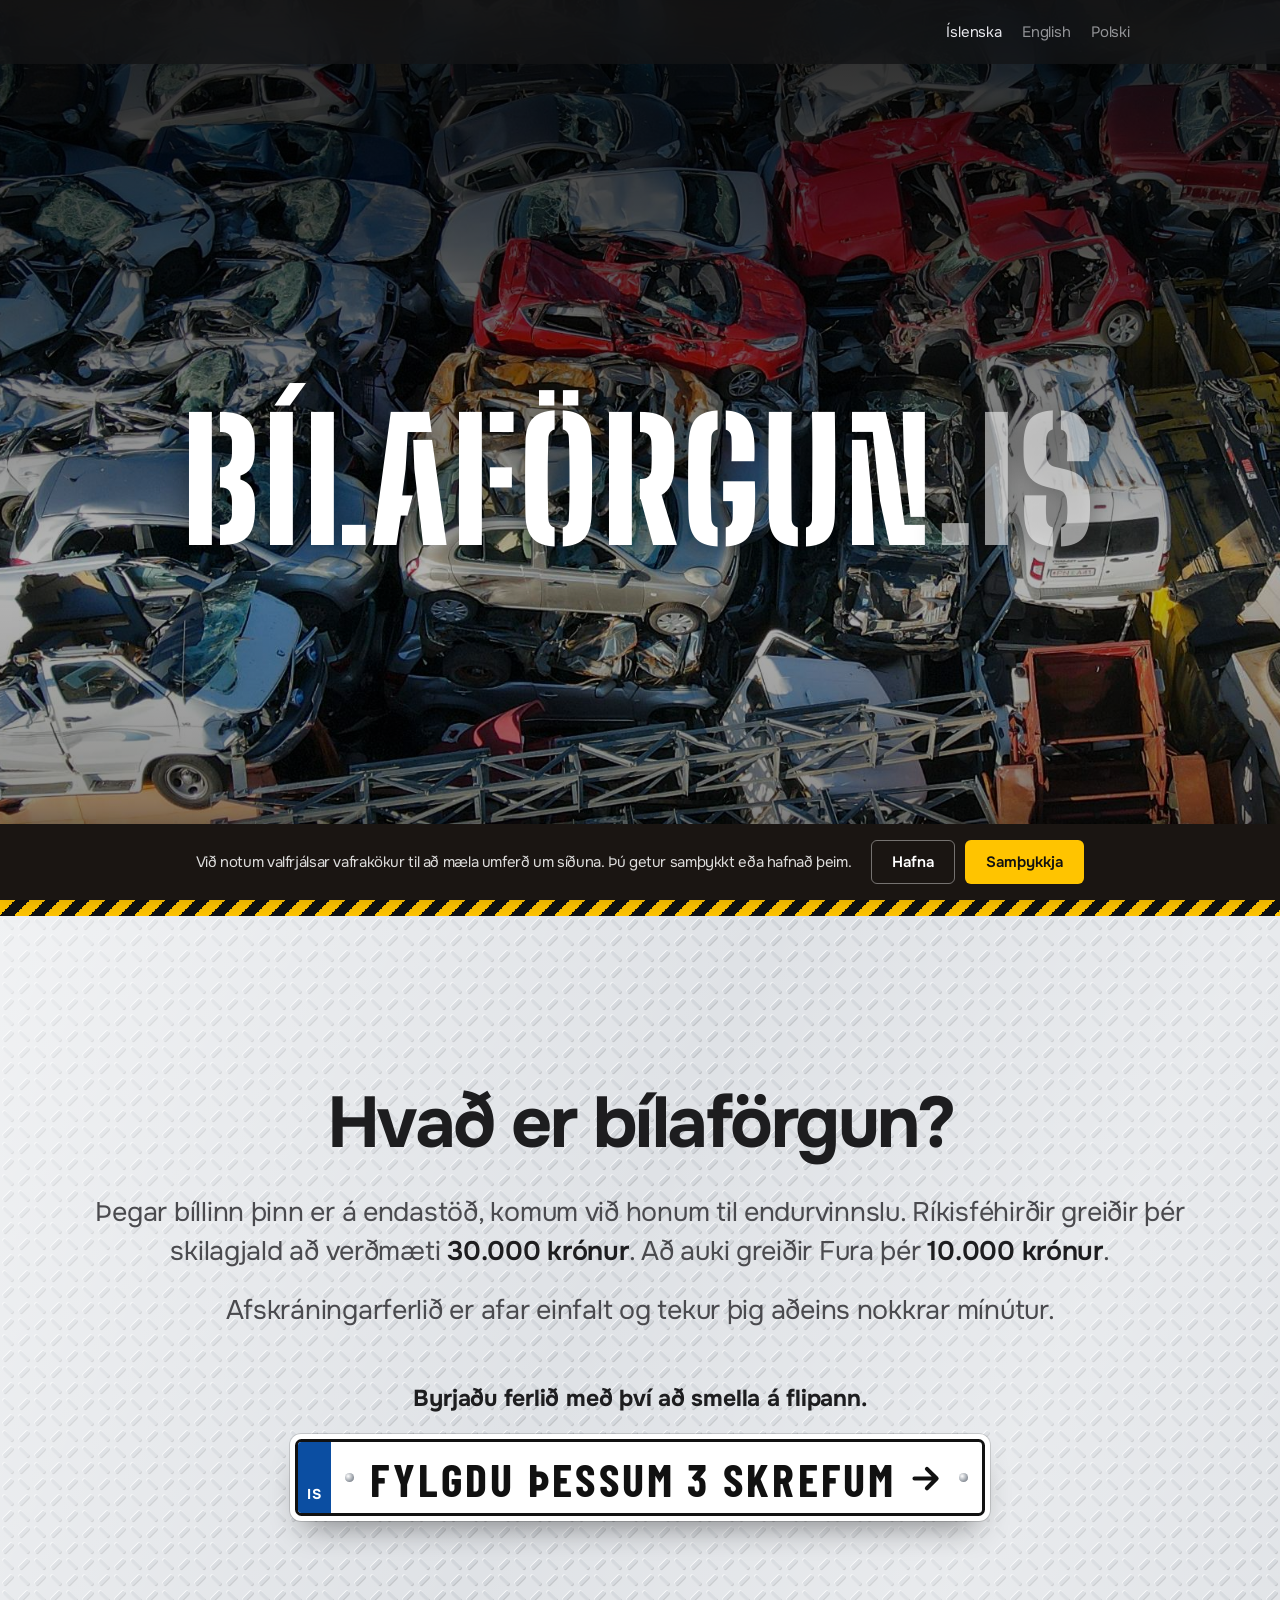
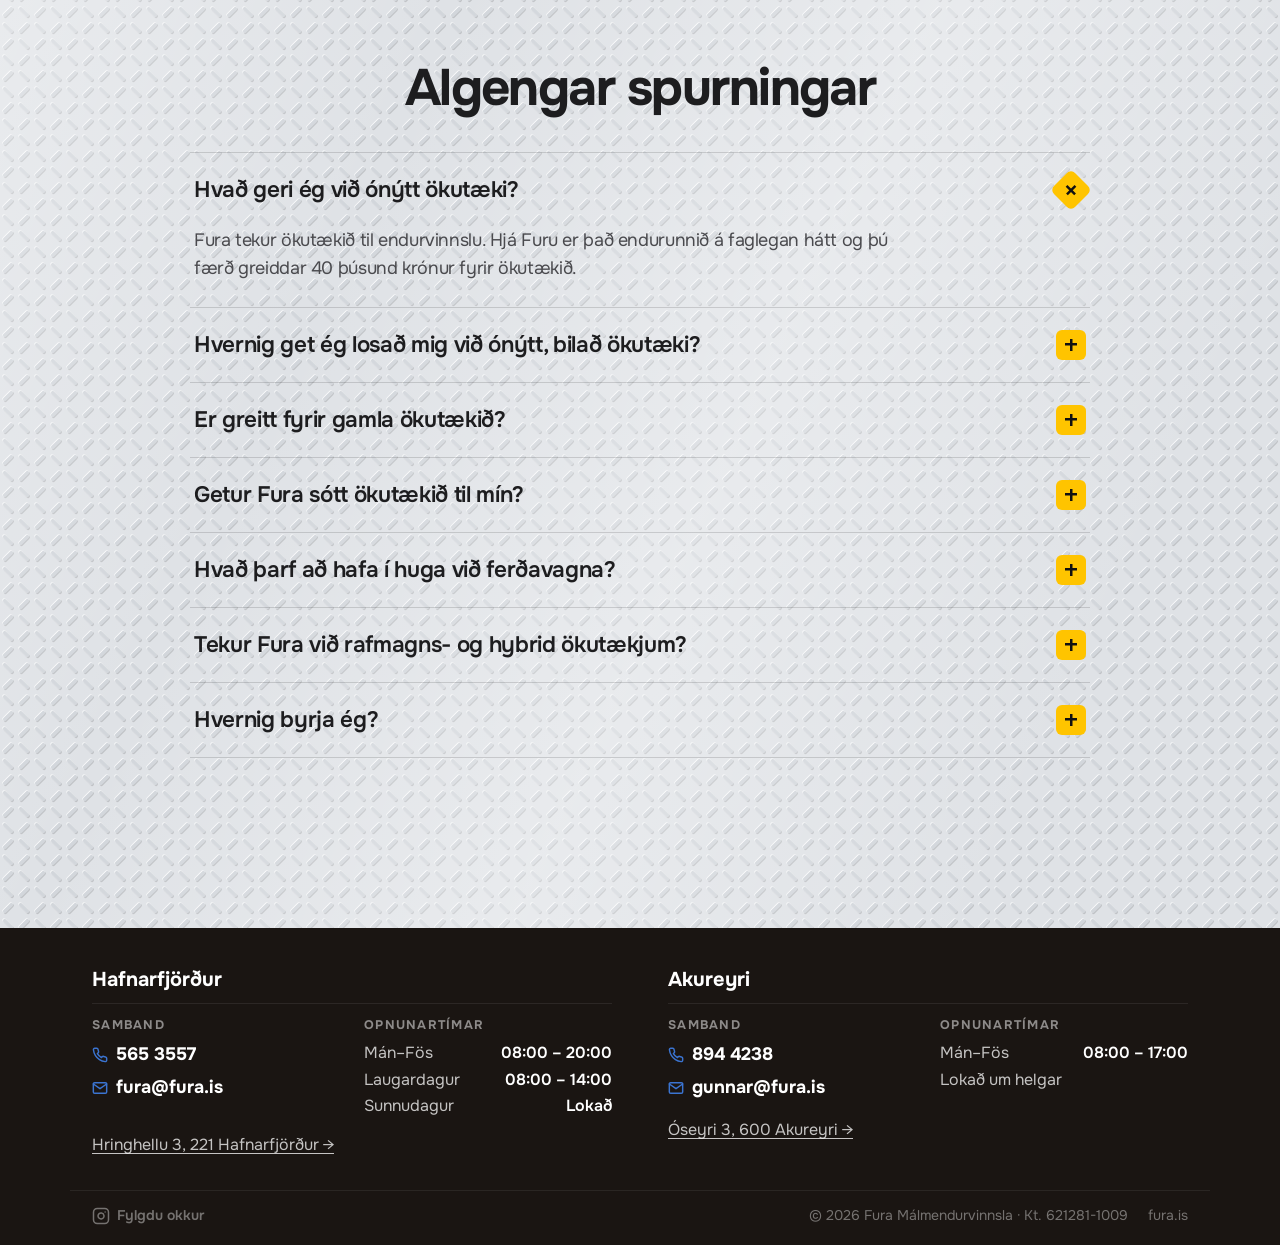
==== index.html @ 2329ab71 "New logo: car with a recycling symbol Replaces the crushed-cube favicon with Elvar's pick (R1): yell" ====
<!DOCTYPE html>
<html lang="is">
<head>
<meta charset="UTF-8">
<meta name="viewport" content="width=device-width, initial-scale=1">
<title>Bílaförgun | 40.000 kr. fyrir bílinn</title>
<meta name="description" content="Ríkisféhirðir greiðir 30.000 kr. fyrir bílinn og Fura bætir 10.000 kr. við til áramóta.">
<link rel="canonical" href="https://bilaforgun.is/">
<link rel="alternate" hreflang="is" href="https://bilaforgun.is/">
<link rel="alternate" hreflang="en" href="https://bilaforgun.is/en/">
<link rel="alternate" hreflang="pl" href="https://bilaforgun.is/pl/">
<link rel="alternate" hreflang="x-default" href="https://bilaforgun.is/">
<link rel="icon" href="/favicon.svg?v=2" type="image/svg+xml">
<link rel="apple-touch-icon" href="/apple-touch-icon.png">
<meta name="theme-color" content="#161617">
<meta property="og:type" content="website">
<meta property="og:site_name" content="Bílaförgun.is">
<meta property="og:title" content="Bílaförgun | 40.000 kr. fyrir bílinn">
<meta property="og:description" content="Ríkisféhirðir greiðir 30.000 kr. fyrir bílinn og Fura bætir 10.000 kr. við til áramóta.">
<meta property="og:url" content="https://bilaforgun.is/">
<meta property="og:image" content="https://bilaforgun.is/assets/hero.jpg">
<meta property="og:locale" content="is_IS">
<meta name="twitter:card" content="summary_large_image">
<link rel="preconnect" href="https://fonts.googleapis.com">
<link rel="preconnect" href="https://fonts.gstatic.com" crossorigin>
<link href="https://fonts.googleapis.com/css2?family=Big+Shoulders+Stencil:opsz,wght@10..72,800&family=Barlow+Condensed:wght@700&family=Onest:wght@100..900&display=swap" rel="stylesheet">
<link rel="stylesheet" href="styles.css?v=22">
<script>document.documentElement.classList.add('js')</script>
<script src="site.js?v=19" defer></script>
<script src="effects.js?v=19" defer></script>
<script src="analytics.js?v=19" defer></script>
<script type="application/ld+json">
{
  "@context": "https://schema.org",
  "@graph": [
    {
      "@type": "WebSite",
      "@id": "https://bilaforgun.is/#website",
      "url": "https://bilaforgun.is/",
      "name": "Bílaförgun.is",
      "inLanguage": [
        "is",
        "en",
        "pl"
      ],
      "publisher": {
        "@id": "https://fura.is/#organization"
      }
    },
    {
      "@type": "WebPage",
      "@id": "https://bilaforgun.is/#webpage",
      "url": "https://bilaforgun.is/",
      "name": "Bílaförgun | 40.000 kr. fyrir bílinn",
      "description": "Þegar bíllinn þinn er á endastöð kemur Fura honum til endurvinnslu. Ríkisféhirðir greiðir 30.000 krónur og að auki greiðir Fura 10.000 krónur.",
      "inLanguage": "is",
      "isPartOf": {
        "@id": "https://bilaforgun.is/#website"
      },
      "about": {
        "@id": "https://bilaforgun.is/#service"
      },
      "primaryImageOfPage": "https://bilaforgun.is/assets/hero.jpg"
    },
    {
      "@type": "Service",
      "@id": "https://bilaforgun.is/#service",
      "name": "Bílaförgun",
      "serviceType": "Car scrapping and recycling",
      "description": "Þegar bíllinn þinn er á endastöð kemur Fura honum til endurvinnslu. Ríkisféhirðir greiðir 30.000 krónur og að auki greiðir Fura 10.000 krónur.",
      "url": "https://fura.is/bilaforgun",
      "provider": {
        "@id": "https://fura.is/#organization"
      },
      "areaServed": {
        "@type": "Country",
        "name": "Iceland"
      },
      "availableChannel": [
        {
          "@type": "ServiceChannel",
          "serviceLocation": {
            "@id": "https://fura.is/#hafnarfjordur"
          }
        },
        {
          "@type": "ServiceChannel",
          "serviceLocation": {
            "@id": "https://fura.is/#akureyri"
          }
        }
      ]
    },
    {
      "@type": "Organization",
      "@id": "https://fura.is/#organization",
      "name": "Fura Málmendurvinnsla",
      "alternateName": "Fura ehf.",
      "url": "https://fura.is/",
      "logo": "https://fura.is/fura-logo.svg",
      "foundingDate": "1981",
      "sameAs": [
        "https://www.instagram.com/fura.ehf/"
      ]
    },
    {
      "@type": "RecyclingCenter",
      "@id": "https://fura.is/#hafnarfjordur",
      "name": "Fura Málmendurvinnsla — Hafnarfjörður",
      "telephone": "+354-565-3557",
      "email": "fura@fura.is",
      "address": {
        "@type": "PostalAddress",
        "streetAddress": "Hringhellu 3",
        "postalCode": "221",
        "addressLocality": "Hafnarfjörður",
        "addressCountry": "IS"
      },
      "openingHoursSpecification": [
        {
          "@type": "OpeningHoursSpecification",
          "dayOfWeek": [
            "Monday",
            "Tuesday",
            "Wednesday",
            "Thursday",
            "Friday"
          ],
          "opens": "08:00",
          "closes": "20:00"
        },
        {
          "@type": "OpeningHoursSpecification",
          "dayOfWeek": "Saturday",
          "opens": "08:00",
          "closes": "14:00"
        }
      ],
      "parentOrganization": {
        "@id": "https://fura.is/#organization"
      }
    },
    {
      "@type": "RecyclingCenter",
      "@id": "https://fura.is/#akureyri",
      "name": "Fura Málmendurvinnsla — Akureyri",
      "telephone": "+354-894-4238",
      "email": "gunnar@fura.is",
      "address": {
        "@type": "PostalAddress",
        "streetAddress": "Óseyri 3",
        "postalCode": "600",
        "addressLocality": "Akureyri",
        "addressCountry": "IS"
      },
      "openingHoursSpecification": [
        {
          "@type": "OpeningHoursSpecification",
          "dayOfWeek": [
            "Monday",
            "Tuesday",
            "Wednesday",
            "Thursday",
            "Friday"
          ],
          "opens": "08:00",
          "closes": "17:00"
        }
      ],
      "parentOrganization": {
        "@id": "https://fura.is/#organization"
      }
    },
    {
      "@type": "FAQPage",
      "@id": "https://bilaforgun.is/#faq",
      "url": "https://bilaforgun.is/",
      "inLanguage": "is",
      "isPartOf": {
        "@id": "https://bilaforgun.is/#webpage"
      },
      "mainEntity": [
        {
          "@type": "Question",
          "name": "Hvað geri ég við ónýtt ökutæki?",
          "acceptedAnswer": {
            "@type": "Answer",
            "text": "Fura tekur ökutækið til endurvinnslu. Hjá Furu er það endurunnið á faglegan hátt og þú færð greiddar 40 þúsund krónur fyrir ökutækið."
          }
        },
        {
          "@type": "Question",
          "name": "Hvernig get ég losað mig við ónýtt, bilað ökutæki?",
          "acceptedAnswer": {
            "@type": "Answer",
            "text": "Við getum sótt ökutækið þér að kostnaðarlausu, eða þú getur komið með það í móttökur okkar að Hringhellu 3 í Hafnarfirði eða á Óseyri 3 á Akureyri."
          }
        },
        {
          "@type": "Question",
          "name": "Er greitt fyrir gamla ökutækið?",
          "acceptedAnswer": {
            "@type": "Answer",
            "text": "Þú færð greitt fyrir ökutæki sem fer í endurvinnslu. Ríkisféhirðir greiðir 30 þúsund krónur í skilagjald. Fura bætir 10 þúsund krónum við. Samtals 40 þúsund."
          }
        },
        {
          "@type": "Question",
          "name": "Getur Fura sótt ökutækið til mín?",
          "acceptedAnswer": {
            "@type": "Answer",
            "text": "Já. Fura getur útvegað flutning þér að kostnaðarlausu innan stór-höfuðborgarsvæðisins. Hringdu til okkar í síma 565 3557 eða sendu okkur póst á afgreidsla@fura.is og kannaðu málið."
          }
        },
        {
          "@type": "Question",
          "name": "Hvað þarf að hafa í huga við ferðavagna?",
          "acceptedAnswer": {
            "@type": "Answer",
            "text": "Fura tekur við ferðavögnum. Í þeim er iðulega úrgangur sem þarfnast sérhæfðrar meðhöndlunar. Þess vegna er lagt förgunargjald á ferðavagna skv. gjaldskrá."
          }
        },
        {
          "@type": "Question",
          "name": "Tekur Fura við rafmagns- og hybrid ökutækjum?",
          "acceptedAnswer": {
            "@type": "Answer",
            "text": "Við getum tekið við þeim sé búið að fjarlægja drif-rafhlöðuna úr ökutækinu."
          }
        },
        {
          "@type": "Question",
          "name": "Hvernig byrja ég?",
          "acceptedAnswer": {
            "@type": "Answer",
            "text": "Best er að hefja ferlið á síðunni okkar. Þar eru einföld skref þar sem þú afskráir bílinn, við móttökum hann og að lokum færð þú greitt. Sértu í vafa, hafðu endilega samband í síma 565 3557."
          }
        }
      ]
    }
  ]
}
</script>
</head>
<body>

<header class="nav">
  <nav class="nav__lang" aria-label="Tungumál">
    <a href="index.html" lang="is" aria-current="page"><span class="full">Íslenska</span><span class="short">IS</span></a>
    <a href="en/index.html" lang="en"><span class="full">English</span><span class="short">EN</span></a>
    <a href="pl/index.html" lang="pl"><span class="full">Polski</span><span class="short">PL</span></a>
  </nav>
</header>

<main>
  <section class="hero">
    <div class="hero__bg" aria-hidden="true"></div>
    <div class="hero__content">
      <h1 class="hero__brand">Bílaförgun<span>.is</span></h1>
    </div>
  </section>

  <div class="hazard" aria-hidden="true"></div>

  <section class="section explain">
    <div class="wrap">
      <h2 class="explain__title reveal">Hvað er bílaförgun?</h2>
      <p class="explain__text reveal">
        Þegar bíllinn þinn er á endastöð, komum við honum til endurvinnslu. Ríkisféhirðir greiðir þér skilagjald að verðmæti <strong>30.000 krónur</strong>. Að auki greiðir Fura þér <strong>10.000 krónur</strong>.
      </p>
      <p class="explain__text reveal">
        Afskráningarferlið er afar einfalt og tekur þig aðeins nokkrar mínútur.
      </p>
      <div class="explain__cta reveal">
        <p class="explain__steps">Byrjaðu ferlið með því að smella á flipann.</p>
        <a class="plate-btn" href="https://fura.is/bilaforgun" data-fx="plate" data-tilt aria-label="Fylgdu þessum 3 skrefum á fura.is">
          <span class="plate-btn__inner">
            <span class="plate-btn__country" aria-hidden="true">IS</span>
            <span class="plate-btn__text">Fylgdu þessum 3 skrefum<svg class="plate-btn__arrow" width="24" height="24" viewBox="0 0 24 24" fill="none" stroke="currentColor" stroke-width="3" stroke-linecap="round" stroke-linejoin="round" aria-hidden="true"><path d="M4 12h15M13 5l7 7-7 7"/></svg></span>
          </span>
        </a>
      </div>
      <div class="faq reveal">
        <h2 class="faq__title">Algengar spurningar</h2>
        <div class="faq__list">
          <details open><summary>Hvað geri ég við ónýtt ökutæki?</summary><p>Fura tekur ökutækið til endurvinnslu. Hjá Furu er það endurunnið á faglegan hátt og þú færð greiddar 40 þúsund krónur fyrir ökutækið.</p></details>
          <details><summary>Hvernig get ég losað mig við ónýtt, bilað ökutæki?</summary><p>Við getum sótt ökutækið þér að kostnaðarlausu, eða þú getur komið með það í móttökur okkar að Hringhellu 3 í Hafnarfirði eða á Óseyri 3 á Akureyri.</p></details>
          <details><summary>Er greitt fyrir gamla ökutækið?</summary><p>Þú færð greitt fyrir ökutæki sem fer í endurvinnslu. Ríkisféhirðir greiðir 30 þúsund krónur í skilagjald. Fura bætir 10 þúsund krónum við. Samtals 40 þúsund.</p></details>
          <details><summary>Getur Fura sótt ökutækið til mín?</summary><p>Já. Fura getur útvegað flutning þér að kostnaðarlausu innan stór-höfuðborgarsvæðisins. Hringdu til okkar í síma <a href="tel:+3545653557">565 3557</a> eða sendu okkur póst á <a href="mailto:afgreidsla@fura.is">afgreidsla@fura.is</a> og kannaðu málið.</p></details>
          <details><summary>Hvað þarf að hafa í huga við ferðavagna?</summary><p>Fura tekur við ferðavögnum. Í þeim er iðulega úrgangur sem þarfnast sérhæfðrar meðhöndlunar. Þess vegna er lagt förgunargjald á ferðavagna skv. gjaldskrá.</p></details>
          <details><summary>Tekur Fura við rafmagns- og hybrid ökutækjum?</summary><p>Við getum tekið við þeim sé búið að fjarlægja drif-rafhlöðuna úr ökutækinu.</p></details>
          <details><summary>Hvernig byrja ég?</summary><p>Best er að hefja ferlið á <a href="https://fura.is/bilaforgun">síðunni okkar</a>. Þar eru einföld skref þar sem þú afskráir bílinn, við móttökum hann og að lokum færð þú greitt. Sértu í vafa, hafðu endilega samband í síma <a href="tel:+3545653557">565 3557</a>.</p></details>
        </div>
      </div>
    </div>
  </section>
</main>

<footer class="foot">
  <div class="foot__locations">
    <div class="foot__card">
      <p class="foot__name">Hafnarfjörður</p>
      <div class="foot__grid">
        <div>
          <p class="foot__label">Samband</p>
          <ul class="foot__list">
            <li><a class="foot__contact" href="tel:+3545653557"><svg width="14" height="14" viewBox="0 0 24 24" fill="none" stroke="currentColor" stroke-width="2.2" stroke-linecap="round" stroke-linejoin="round" aria-hidden="true"><path d="M22 16.92v3a2 2 0 0 1-2.18 2 19.79 19.79 0 0 1-8.63-3.07 19.5 19.5 0 0 1-6-6 19.79 19.79 0 0 1-3.07-8.67A2 2 0 0 1 4.11 2h3a2 2 0 0 1 2 1.72 12.84 12.84 0 0 0 .7 2.81 2 2 0 0 1-.45 2.11L8.09 9.91a16 16 0 0 0 6 6l1.27-1.27a2 2 0 0 1 2.11-.45 12.84 12.84 0 0 0 2.81.7A2 2 0 0 1 22 16.92z"/></svg>565 3557</a></li>
            <li><a class="foot__contact" href="mailto:fura@fura.is"><svg width="14" height="14" viewBox="0 0 24 24" fill="none" stroke="currentColor" stroke-width="2.2" stroke-linecap="round" stroke-linejoin="round" aria-hidden="true"><path d="M4 4h16c1.1 0 2 .9 2 2v12c0 1.1-.9 2-2 2H4c-1.1 0-2-.9-2-2V6c0-1.1.9-2 2-2z"/><polyline points="22,6 12,13 2,6"/></svg>fura@fura.is</a></li>
          </ul>
        </div>
        <div>
          <p class="foot__label">Opnunartímar</p>
          <p class="foot__hours"><span>Mán–Fös</span><span>08:00 – 20:00</span></p>
          <p class="foot__hours"><span>Laugardagur</span><span>08:00 – 14:00</span></p>
          <p class="foot__hours"><span>Sunnudagur</span><span>Lokað</span></p>
        </div>
        <p class="foot__addrline"><a class="foot__addr" href="https://maps.google.com/?q=Hringhellu+3,+221+Hafnarfj%C3%B6r%C3%B0ur" target="_blank" rel="noopener">Hringhellu 3, 221 Hafnarfjörður →</a></p>
      </div>
    </div>
    <div class="foot__card">
      <p class="foot__name">Akureyri</p>
      <div class="foot__grid">
        <div>
          <p class="foot__label">Samband</p>
          <ul class="foot__list">
            <li><a class="foot__contact" href="tel:+3548944238"><svg width="14" height="14" viewBox="0 0 24 24" fill="none" stroke="currentColor" stroke-width="2.2" stroke-linecap="round" stroke-linejoin="round" aria-hidden="true"><path d="M22 16.92v3a2 2 0 0 1-2.18 2 19.79 19.79 0 0 1-8.63-3.07 19.5 19.5 0 0 1-6-6 19.79 19.79 0 0 1-3.07-8.67A2 2 0 0 1 4.11 2h3a2 2 0 0 1 2 1.72 12.84 12.84 0 0 0 .7 2.81 2 2 0 0 1-.45 2.11L8.09 9.91a16 16 0 0 0 6 6l1.27-1.27a2 2 0 0 1 2.11-.45 12.84 12.84 0 0 0 2.81.7A2 2 0 0 1 22 16.92z"/></svg>894 4238</a></li>
            <li><a class="foot__contact" href="mailto:gunnar@fura.is"><svg width="14" height="14" viewBox="0 0 24 24" fill="none" stroke="currentColor" stroke-width="2.2" stroke-linecap="round" stroke-linejoin="round" aria-hidden="true"><path d="M4 4h16c1.1 0 2 .9 2 2v12c0 1.1-.9 2-2 2H4c-1.1 0-2-.9-2-2V6c0-1.1.9-2 2-2z"/><polyline points="22,6 12,13 2,6"/></svg>gunnar@fura.is</a></li>
          </ul>
        </div>
        <div>
          <p class="foot__label">Opnunartímar</p>
          <p class="foot__hours"><span>Mán–Fös</span><span>08:00 – 17:00</span></p>
          <p class="foot__hours"><span>Lokað um helgar</span></p>
        </div>
        <p class="foot__addrline"><a class="foot__addr" href="https://maps.google.com/?q=%C3%93seyri+3,+600+Akureyri" target="_blank" rel="noopener">Óseyri 3, 600 Akureyri →</a></p>
      </div>
    </div>
  </div>
  <div class="foot__bottom">
    <a class="foot__ig" href="https://www.instagram.com/fura.ehf/" target="_blank" rel="noopener" aria-label="Fylgdu Furu á Instagram">
      <svg width="16" height="16" viewBox="0 0 24 24" fill="none" stroke="currentColor" stroke-width="2" stroke-linecap="round" stroke-linejoin="round" aria-hidden="true"><rect x="2" y="2" width="20" height="20" rx="5" ry="5"/><path d="M16 11.37A4 4 0 1 1 12.63 8 4 4 0 0 1 16 11.37z"/><line x1="17.5" y1="6.5" x2="17.51" y2="6.5"/></svg>
      <span>Fylgdu okkur</span>
    </a>
    <div class="foot__info">
      <p>© <span data-year>2026</span> Fura Málmendurvinnsla · Kt. 621281-1009</p>
      <a href="https://fura.is" target="_blank" rel="noopener">fura.is</a>
    </div>
  </div>
</footer>

</body>
</html>
---- styles.css ----
* { margin: 0; padding: 0; box-sizing: border-box; }

:root {
  --ink: #1d1d1f;
  --font: "Onest", -apple-system, BlinkMacSystemFont, "Segoe UI", system-ui, sans-serif;
  --ease: cubic-bezier(.2, .9, .25, 1);
  --k: 1;
  --nav-h: calc(64px * var(--k));
}

/* Big screens: scale everything up in steps instead of leaving a small column in the middle. */
@media (min-width: 1600px) { :root { --k: 1.15; } }
@media (min-width: 1900px) { :root { --k: 1.3; } }
@media (min-width: 2300px) { :root { --k: 1.5; } }

.hazard,
.explain,
.foot,
#bf-cc { zoom: var(--k); }

html { scroll-behavior: smooth; }

body {
  font-family: var(--font);
  font-size: 17px;
  line-height: 1.47;
  letter-spacing: -0.022em;
  color: var(--ink);
  background: #fff;
  -webkit-font-smoothing: antialiased;
}

a { color: inherit; text-decoration: none; }

.wrap { max-width: 980px; margin: 0 auto; }

/* ---------- Nav ---------- */
.nav {
  position: fixed;
  inset: 0 0 auto 0;
  z-index: 50;
  height: var(--nav-h);
  display: flex;
  align-items: center;
  justify-content: flex-end;
  padding: 0 max(22px, calc((100vw - 980px * var(--k)) / 2));
  background: rgba(22, 22, 23, .72);
  -webkit-backdrop-filter: saturate(180%) blur(20px);
  backdrop-filter: saturate(180%) blur(20px);
  color: #e8e8ed;
  font-size: calc(15px * var(--k));
  letter-spacing: -0.01em;
}

.nav__lang { display: flex; gap: calc(20px * var(--k)); }
.nav__lang .short { display: none; }
.nav__lang a { opacity: .6; transition: opacity .2s; }
.nav__lang a:hover,
.nav__lang a[aria-current] { opacity: 1; }

/* ---------- Hero ---------- */
.hero {
  position: relative;
  min-height: 100svh;
  display: flex;
  align-items: center;
  justify-content: center;
  padding: var(--nav-h) 22px 0;
  text-align: center;
  color: #f5f5f7;
  background: #000;
  overflow: hidden;
}

.hero__bg {
  position: absolute;
  inset: 0;
  background:
    url("assets/hero.jpg?v=2") center 70% / cover no-repeat,
    radial-gradient(120% 70% at 50% 105%, #3a3a3c 0%, #121212 45%, #000 78%);
  animation: settle 14s var(--ease) both;
}

.hero__bg::after {
  content: "";
  position: absolute;
  inset: 0;
  background: linear-gradient(180deg,
    rgba(0, 0, 0, .85) 0%,
    rgba(0, 0, 0, .62) 32%,
    rgba(0, 0, 0, .28) 62%,
    rgba(0, 0, 0, .5) 100%);
}

.hero__content { position: relative; max-width: calc(980px * var(--k)); }

.hero__brand {
  color: #fff;
  font-family: "Big Shoulders Stencil", var(--font);
  font-optical-sizing: auto;
  font-size: clamp(40px, 13vw, calc(172px * var(--k)));
  font-weight: 800;
  line-height: .9;
  letter-spacing: 0.02em;
  text-transform: uppercase;
  white-space: nowrap;
  text-shadow: 0 2px 30px rgba(0, 0, 0, .45);
  animation: rise 1.1s var(--ease) .05s both;
}

.hero__brand span { color: rgba(255, 255, 255, .55); }


/* ---------- Sections ---------- */
.section { padding: clamp(96px, 14vw, 170px) 22px; }

.hazard {
  height: 16px;
  background: linear-gradient(-45deg, #111 25%, #ffc400 25%, #ffc400 50%, #111 50%, #111 75%, #ffc400 75%) 0 0 / 30px 30px;
}

/* ---------- Explanation (diamond plate) ---------- */
.explain {
  text-align: center;
  color: var(--ink);
  background-color: #dfe2e6;
  background-image:
    linear-gradient(115deg, rgba(255, 255, 255, .55), transparent 38%, rgba(255, 255, 255, .3) 62%, transparent 85%),
    url("data:image/svg+xml,%3Csvg xmlns='http://www.w3.org/2000/svg' width='32' height='32'%3E%3Cg fill='%23000' fill-opacity='.14' transform='translate(.8 .9)'%3E%3Crect x='1.5' y='6.2' width='13' height='3.6' rx='1.8' transform='rotate(45 8 8)'/%3E%3Crect x='17.5' y='22.2' width='13' height='3.6' rx='1.8' transform='rotate(45 24 24)'/%3E%3Crect x='17.5' y='6.2' width='13' height='3.6' rx='1.8' transform='rotate(-45 24 8)'/%3E%3Crect x='1.5' y='22.2' width='13' height='3.6' rx='1.8' transform='rotate(-45 8 24)'/%3E%3C/g%3E%3Cg fill='%23fff' fill-opacity='.9' transform='translate(-.5 -.6)'%3E%3Crect x='1.5' y='6.2' width='13' height='3.6' rx='1.8' transform='rotate(45 8 8)'/%3E%3Crect x='17.5' y='22.2' width='13' height='3.6' rx='1.8' transform='rotate(45 24 24)'/%3E%3Crect x='17.5' y='6.2' width='13' height='3.6' rx='1.8' transform='rotate(-45 24 8)'/%3E%3Crect x='1.5' y='22.2' width='13' height='3.6' rx='1.8' transform='rotate(-45 8 24)'/%3E%3C/g%3E%3Cg fill='%23d2d6db'%3E%3Crect x='1.5' y='6.2' width='13' height='3.6' rx='1.8' transform='rotate(45 8 8)'/%3E%3Crect x='17.5' y='22.2' width='13' height='3.6' rx='1.8' transform='rotate(45 24 24)'/%3E%3Crect x='17.5' y='6.2' width='13' height='3.6' rx='1.8' transform='rotate(-45 24 8)'/%3E%3Crect x='1.5' y='22.2' width='13' height='3.6' rx='1.8' transform='rotate(-45 8 24)'/%3E%3C/g%3E%3C/svg%3E");
}

.explain .wrap { max-width: 1100px; }

.explain__title {
  font-size: clamp(40px, 5.6vw, 92px);
  font-weight: 700;
  line-height: 1.05;
  letter-spacing: -0.035em;
}

.explain__text {
  margin-top: 20px;
  font-size: clamp(20px, 2.1vw, 30px);
  line-height: 1.45;
  letter-spacing: -0.01em;
  color: #4a4a4e;
}

.explain__title + .explain__text { margin-top: 32px; }

.explain__text strong { color: var(--ink); font-weight: 600; }

.explain__cta {
  margin-top: 52px;
  container-type: inline-size;
  perspective: 700px;
}

.explain__steps {
  margin-bottom: 18px;
  color: var(--ink);
  font-size: clamp(19px, 1.8vw, 27px);
  font-weight: 700;
  letter-spacing: -0.01em;
}

/* ---------- FAQ ---------- */
.faq {
  max-width: 900px;
  margin: clamp(96px, 11vw, 150px) auto 0;
  text-align: left;
}

.faq__title {
  margin-bottom: 36px;
  text-align: center;
  font-size: clamp(32px, 4vw, 60px);
  font-weight: 700;
  line-height: 1.05;
  letter-spacing: -0.03em;
}

.faq__list { border-top: 1px solid rgba(0, 0, 0, .14); }
.faq__list details { border-bottom: 1px solid rgba(0, 0, 0, .14); }

.faq__list summary {
  display: flex;
  align-items: center;
  justify-content: space-between;
  gap: 20px;
  padding: 22px 4px;
  list-style: none;
  cursor: pointer;
  color: var(--ink);
  font-size: clamp(19px, 1.75vw, 25px);
  font-weight: 600;
  letter-spacing: -0.015em;
  line-height: 1.3;
  -webkit-tap-highlight-color: transparent;
}

.faq__list summary::-webkit-details-marker { display: none; }

.faq__list summary::after {
  content: "";
  flex: none;
  width: 30px;
  height: 30px;
  border-radius: 6px;
  background:
    linear-gradient(#111, #111) center / 12px 2.5px no-repeat,
    linear-gradient(#111, #111) center / 2.5px 12px no-repeat,
    #ffc400;
  transition: transform .3s var(--ease);
}

.faq__list details[open] summary::after { transform: rotate(45deg); }
.faq__list summary:focus-visible { outline: 3px solid #0b4ea2; outline-offset: 2px; border-radius: 4px; }

.faq__list p {
  max-width: 720px;
  padding: 0 4px 24px;
  color: #4a4a4e;
  font-size: clamp(17px, 1.4vw, 21px);
  line-height: 1.55;
}

.faq__list a { color: var(--ink); text-decoration: underline; text-underline-offset: 3px; }

/* ---------- Number-plate button ---------- */
.plate-btn {
  --rx: 0deg;
  --ry: 0deg;
  position: relative;
  isolation: isolate;
  display: inline-block;
  padding: .12em;
  border-radius: .24em;
  background: #fff;
  font-size: clamp(13px, 5.9cqi, 46px);
  box-shadow: 0 0 0 1px rgba(0, 0, 0, .14), 0 18px 32px -14px rgba(0, 0, 0, .45);
  transform: rotateX(var(--rx)) rotateY(var(--ry));
  transition: transform .25s var(--ease);
  -webkit-tap-highlight-color: transparent;
}

.plate-btn::before {
  content: "";
  position: absolute;
  inset: 0;
  z-index: -1;
  border-radius: inherit;
  animation: halo 2.2s ease-out infinite;
}

.plate-btn:focus-visible { outline: 3px solid #0b4ea2; outline-offset: 5px; }

.plate-btn__inner {
  position: relative;
  display: flex;
  align-items: stretch;
  overflow: hidden;
  border: .07em solid #111;
  border-radius: .14em;
}

.plate-btn__inner::after {
  content: "";
  position: absolute;
  inset: 0;
  pointer-events: none;
  background: linear-gradient(105deg, transparent 38%, rgba(150, 185, 235, .35) 46%, rgba(255, 255, 255, .95) 50%, rgba(150, 185, 235, .35) 54%, transparent 62%) no-repeat;
  background-size: 260% 100%;
  background-position: 140% 0;
  animation: glint 3.6s ease-in-out infinite;
}

.plate-btn__country {
  display: flex;
  align-items: flex-end;
  justify-content: center;
  width: 2.3em;
  padding-bottom: .55em;
  background: #0b4ea2;
  color: #fff;
  font-size: .31em;
  font-weight: 700;
  letter-spacing: 0.04em;
}

.plate-btn__text {
  position: relative;
  display: flex;
  align-items: center;
  gap: .28em;
  padding: .29em .86em .24em;
  color: #111;
  font-family: "Barlow Condensed", var(--font);
  font-weight: 700;
  line-height: 1;
  letter-spacing: 0.07em;
  text-transform: uppercase;
  white-space: nowrap;
}

.plate-btn__text::before,
.plate-btn__text::after {
  content: "";
  position: absolute;
  top: 50%;
  width: .19em;
  height: .19em;
  margin-top: -.095em;
  border-radius: 50%;
  background: radial-gradient(circle at 35% 35%, #fff, #9aa0a8 60%, #5d636b);
}

.plate-btn__text::before { left: .31em; }
.plate-btn__text::after { right: .31em; }

.plate-btn__arrow {
  flex: none;
  width: .72em;
  height: .72em;
  transition: transform .3s var(--ease);
}

.plate-btn:hover .plate-btn__arrow { transform: translateX(.14em); }

.plate-btn.is-hit { animation: rattle .5s ease-out; }

@keyframes halo {
  0% { box-shadow: 0 0 0 0 rgba(255, 196, 0, .75); }
  75%, 100% { box-shadow: 0 0 0 .45em rgba(255, 196, 0, 0); }
}

@keyframes glint {
  0% { background-position: 140% 0; }
  30%, 100% { background-position: -40% 0; }
}

@keyframes rattle {
  0% { transform: rotate(0); }
  15% { transform: rotate(-4deg) translateY(2px); }
  30% { transform: rotate(3deg); }
  45% { transform: rotate(-2deg); }
  60% { transform: rotate(1.2deg); }
  75% { transform: rotate(-.6deg); }
  100% { transform: rotate(0); }
}

/* ---------- Footer ---------- */
.foot {
  background: #1a1512;
  color: rgba(255, 255, 255, .6);
  font-size: 16px;
  line-height: 1.55;
  letter-spacing: normal;
}

.foot a { transition: color .2s; }

.foot__locations,
.foot__bottom { max-width: 1140px; margin: 0 auto; }

.foot__locations {
  display: grid;
  grid-template-columns: 1fr 1fr;
  gap: 56px;
  padding: 36px 22px 32px;
}

.foot__name {
  margin-bottom: 12px;
  padding-bottom: 8px;
  border-bottom: 1px solid rgba(255, 255, 255, .08);
  color: #fff;
  font-size: 20px;
  font-weight: 700;
}

.foot__grid { display: grid; grid-template-columns: 1fr 1fr; gap: 20px 24px; }

.foot__label {
  margin-bottom: 6px;
  color: rgba(255, 255, 255, .5);
  font-size: 12.5px;
  font-weight: 700;
  letter-spacing: 0.1em;
  text-transform: uppercase;
}

.foot__list { list-style: none; }
.foot__list li { margin-bottom: 3px; color: rgba(255, 255, 255, .85); }

.foot__contact {
  display: inline-flex;
  align-items: center;
  gap: 8px;
  color: #fff;
  font-size: 18px;
  font-weight: 700;
}

.foot__contact svg { flex: none; width: 16px; height: 16px; color: #3b74d1; }
.foot__contact:hover { color: rgba(255, 255, 255, .75); }

.foot__addrline { grid-column: 1 / -1; margin-top: -8px; }

.foot__addr {
  color: rgba(255, 255, 255, .75);
  text-decoration: underline;
  text-underline-offset: 3px;
}

.foot__addr:hover { color: #fff; }

.foot__hours { display: flex; justify-content: space-between; gap: 12px; margin-bottom: 2px; color: rgba(255, 255, 255, .75); }
.foot__hours span { white-space: nowrap; }
.foot__hours span + span { color: #fff; font-weight: 600; text-align: right; }

.foot__bottom {
  display: flex;
  align-items: center;
  justify-content: space-between;
  gap: 8px 24px;
  padding: 14px 22px 18px;
  border-top: 1px solid rgba(255, 255, 255, .07);
}

.foot__ig {
  display: flex;
  align-items: center;
  gap: 7px;
  color: rgba(255, 255, 255, .4);
  font-size: 14px;
  font-weight: 600;
}

.foot__ig svg { width: 18px; height: 18px; }
.foot__ig:hover { color: rgba(255, 255, 255, .7); }

.foot__info { display: flex; align-items: center; gap: 20px; color: rgba(255, 255, 255, .4); font-size: 14px; }
.foot__info a:hover { color: rgba(255, 255, 255, .7); }

@media (max-width: 734px) {
  .foot__locations { grid-template-columns: 1fr; gap: 28px; padding: 28px 20px 24px; }
  .foot__grid { grid-template-columns: 1fr; gap: 14px; }
  .foot__hours { max-width: 300px; }
  .foot__bottom { flex-direction: column; align-items: flex-start; padding: 14px 20px 18px; }
  .foot__info { flex-wrap: wrap; gap: 4px 18px; }
}

/* ---------- Motion ---------- */
@keyframes rise {
  from { opacity: 0; transform: translateY(24px); }
  to { opacity: 1; transform: none; }
}

@keyframes settle {
  from { transform: scale(1.08); }
  to { transform: scale(1); }
}

.js .reveal {
  opacity: 0;
  transform: translateY(32px);
  transition: opacity 1s var(--ease), transform 1s var(--ease);
}

.js .reveal.in { opacity: 1; transform: none; }

@media (prefers-reduced-motion: reduce) {
  *, *::before, *::after { animation: none !important; transition: none !important; }
  .plate-btn__inner::after { display: none; }
  .js .reveal { opacity: 1; transform: none; }
}

/* ---------- Mobile ---------- */
@media (max-width: 734px) {
  :root { --nav-h: 56px; }
  .nav__lang { gap: 14px; }
  .nav__lang .full { display: none; }
  .nav__lang .short { display: inline; }
  .hero__brand { font-size: 15.5vw; }
}
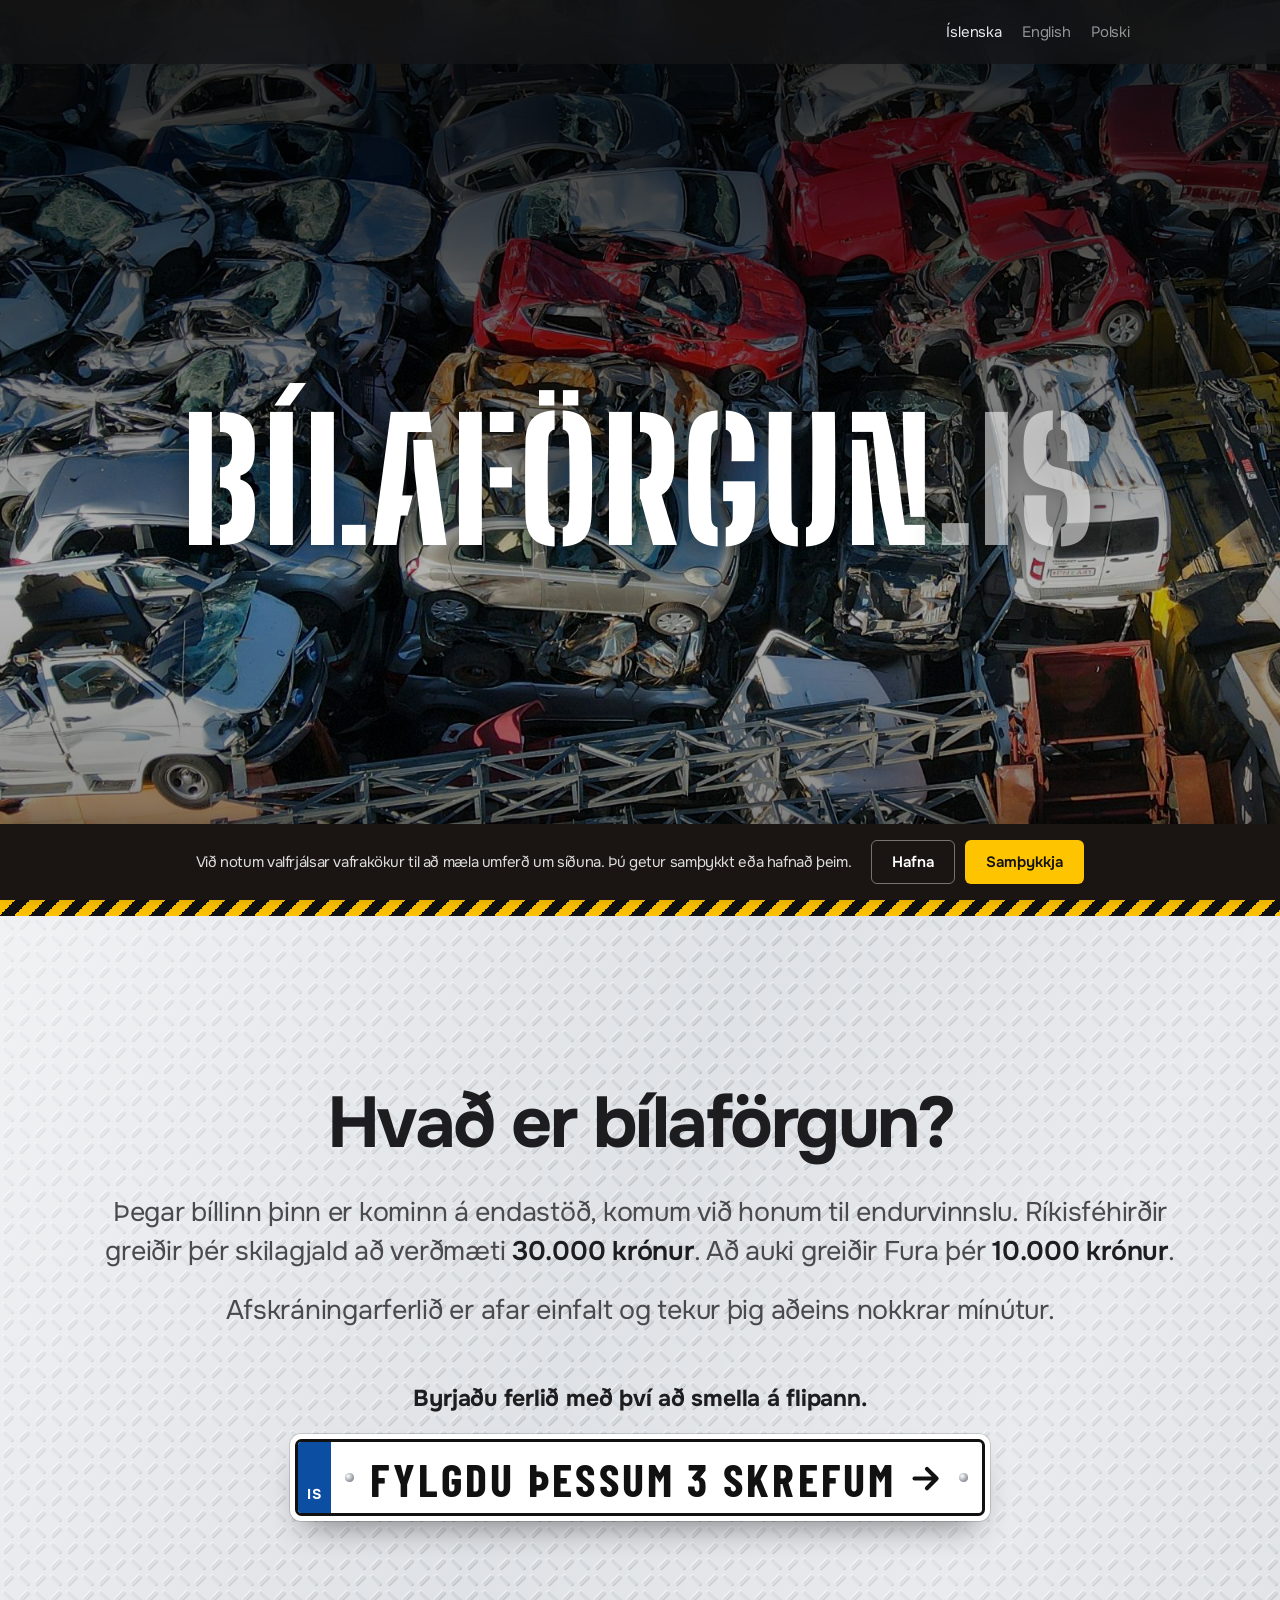
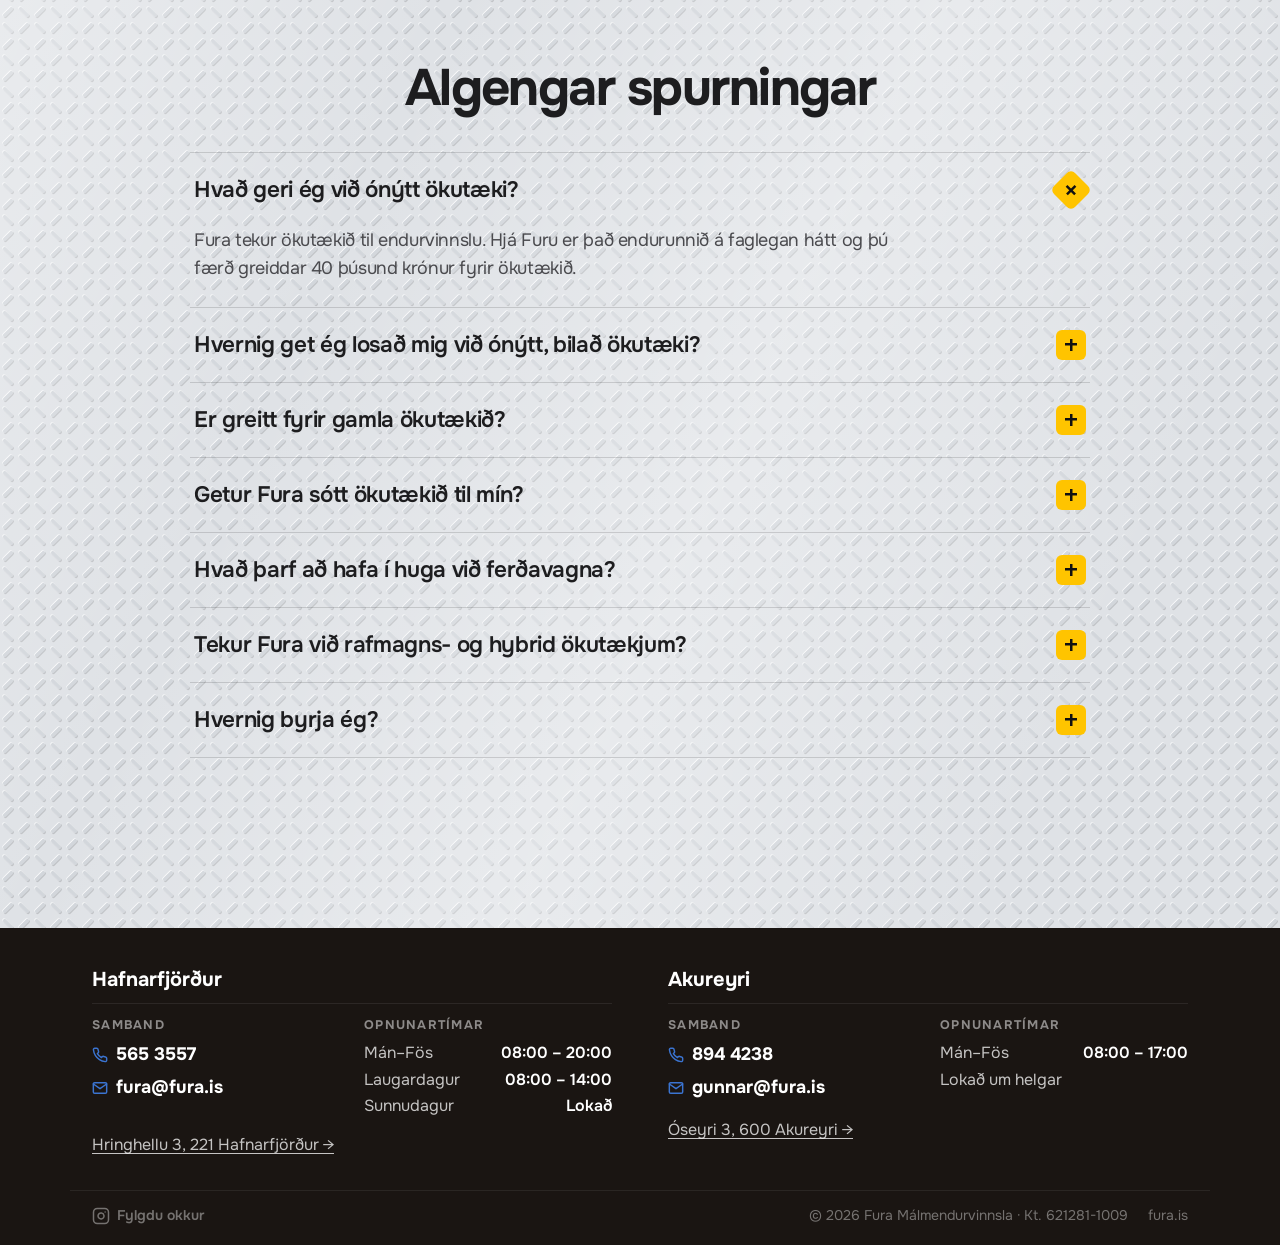
==== commit 11d09887: "Explanation: 'er kominn á endastöð' (Elvar's wording) Co-Authored-By: Claude Opus 5.5 <noreply@anthr" ====
--- a/index.html
+++ b/index.html
@@ -52,7 +52,7 @@
       "@id": "https://bilaforgun.is/#webpage",
       "url": "https://bilaforgun.is/",
       "name": "Bílaförgun | 40.000 kr. fyrir bílinn",
-      "description": "Þegar bíllinn þinn er á endastöð kemur Fura honum til endurvinnslu. Ríkisféhirðir greiðir 30.000 krónur og að auki greiðir Fura 10.000 krónur.",
+      "description": "Þegar bíllinn þinn er kominn á endastöð kemur Fura honum til endurvinnslu. Ríkisféhirðir greiðir 30.000 krónur og að auki greiðir Fura 10.000 krónur.",
       "inLanguage": "is",
       "isPartOf": {
         "@id": "https://bilaforgun.is/#website"
@@ -67,7 +67,7 @@
       "@id": "https://bilaforgun.is/#service",
       "name": "Bílaförgun",
       "serviceType": "Car scrapping and recycling",
-      "description": "Þegar bíllinn þinn er á endastöð kemur Fura honum til endurvinnslu. Ríkisféhirðir greiðir 30.000 krónur og að auki greiðir Fura 10.000 krónur.",
+      "description": "Þegar bíllinn þinn er kominn á endastöð kemur Fura honum til endurvinnslu. Ríkisféhirðir greiðir 30.000 krónur og að auki greiðir Fura 10.000 krónur.",
       "url": "https://fura.is/bilaforgun",
       "provider": {
         "@id": "https://fura.is/#organization"
@@ -193,7 +193,7 @@
           "name": "Hvernig get ég losað mig við ónýtt, bilað ökutæki?",
           "acceptedAnswer": {
             "@type": "Answer",
-            "text": "Við getum sótt ökutækið þér að kostnaðarlausu, eða þú getur komið með það í móttökur okkar að Hringhellu 3 í Hafnarfirði eða á Óseyri 3 á Akureyri."
+            "text": "Við getum sótt ökutækið þér að kostnaðarlausu innan stór-höfuðborgarsvæðisins, eða þú getur komið með það í móttökur okkar að Hringhellu 3 í Hafnarfirði eða á Óseyri 3 á Akureyri."
           }
         },
         {
@@ -266,7 +266,7 @@
     <div class="wrap">
       <h2 class="explain__title reveal">Hvað er bílaförgun?</h2>
       <p class="explain__text reveal">
-        Þegar bíllinn þinn er á endastöð, komum við honum til endurvinnslu. Ríkisféhirðir greiðir þér skilagjald að verðmæti <strong>30.000 krónur</strong>. Að auki greiðir Fura þér <strong>10.000 krónur</strong>.
+        Þegar bíllinn þinn er kominn á endastöð, komum við honum til endurvinnslu. Ríkisféhirðir greiðir þér skilagjald að verðmæti <strong>30.000 krónur</strong>. Að auki greiðir Fura þér <strong>10.000 krónur</strong>.
       </p>
       <p class="explain__text reveal">
         Afskráningarferlið er afar einfalt og tekur þig aðeins nokkrar mínútur.
@@ -284,7 +284,7 @@
         <h2 class="faq__title">Algengar spurningar</h2>
         <div class="faq__list">
           <details open><summary>Hvað geri ég við ónýtt ökutæki?</summary><p>Fura tekur ökutækið til endurvinnslu. Hjá Furu er það endurunnið á faglegan hátt og þú færð greiddar 40 þúsund krónur fyrir ökutækið.</p></details>
-          <details><summary>Hvernig get ég losað mig við ónýtt, bilað ökutæki?</summary><p>Við getum sótt ökutækið þér að kostnaðarlausu, eða þú getur komið með það í móttökur okkar að Hringhellu 3 í Hafnarfirði eða á Óseyri 3 á Akureyri.</p></details>
+          <details><summary>Hvernig get ég losað mig við ónýtt, bilað ökutæki?</summary><p>Við getum sótt ökutækið þér að kostnaðarlausu innan stór-höfuðborgarsvæðisins, eða þú getur komið með það í móttökur okkar að Hringhellu 3 í Hafnarfirði eða á Óseyri 3 á Akureyri.</p></details>
           <details><summary>Er greitt fyrir gamla ökutækið?</summary><p>Þú færð greitt fyrir ökutæki sem fer í endurvinnslu. Ríkisféhirðir greiðir 30 þúsund krónur í skilagjald. Fura bætir 10 þúsund krónum við. Samtals 40 þúsund.</p></details>
           <details><summary>Getur Fura sótt ökutækið til mín?</summary><p>Já. Fura getur útvegað flutning þér að kostnaðarlausu innan stór-höfuðborgarsvæðisins. Hringdu til okkar í síma <a href="tel:+3545653557">565 3557</a> eða sendu okkur póst á <a href="mailto:afgreidsla@fura.is">afgreidsla@fura.is</a> og kannaðu málið.</p></details>
           <details><summary>Hvað þarf að hafa í huga við ferðavagna?</summary><p>Fura tekur við ferðavögnum. Í þeim er iðulega úrgangur sem þarfnast sérhæfðrar meðhöndlunar. Þess vegna er lagt förgunargjald á ferðavagna skv. gjaldskrá.</p></details>
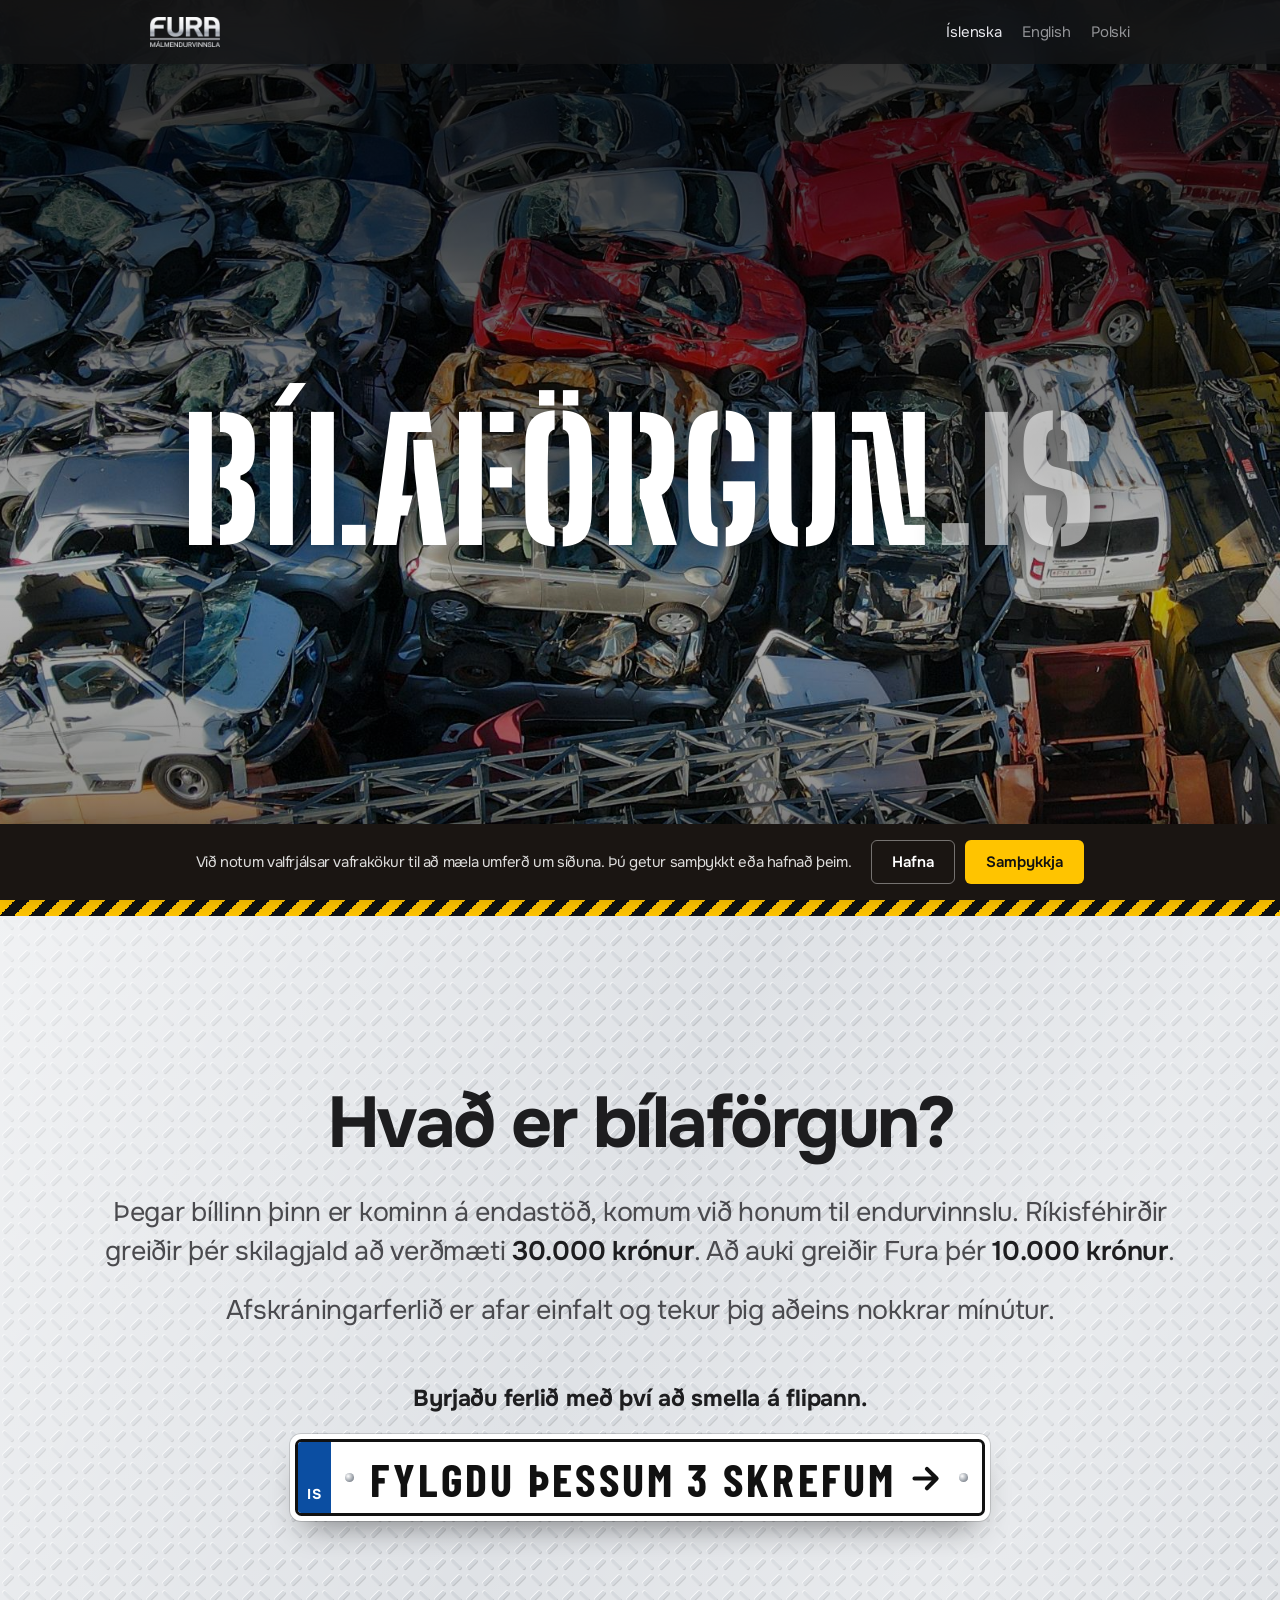
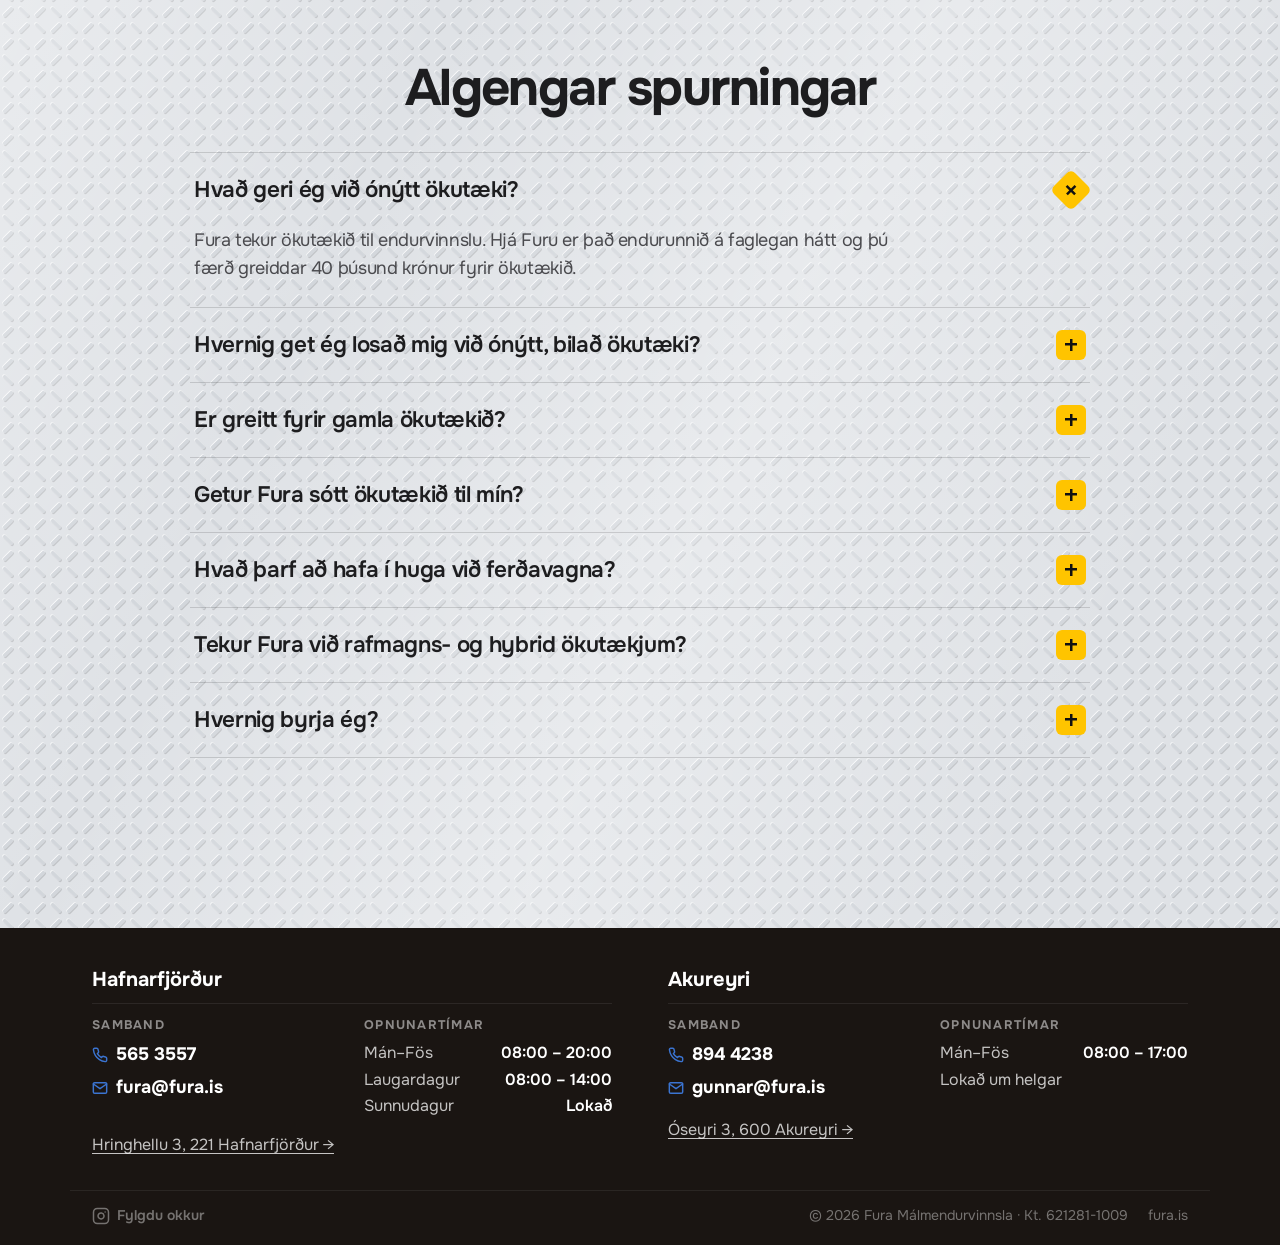
==== commit 432b5a26: "Chrome Fura logo in the top-left corner, linking to fura.is Elvar's pick (F1): the classic white Fur" ====
--- a/index.html
+++ b/index.html
@@ -24,7 +24,7 @@
 <link rel="preconnect" href="https://fonts.googleapis.com">
 <link rel="preconnect" href="https://fonts.gstatic.com" crossorigin>
 <link href="https://fonts.googleapis.com/css2?family=Big+Shoulders+Stencil:opsz,wght@10..72,800&family=Barlow+Condensed:wght@700&family=Onest:wght@100..900&display=swap" rel="stylesheet">
-<link rel="stylesheet" href="styles.css?v=22">
+<link rel="stylesheet" href="styles.css?v=23">
 <script>document.documentElement.classList.add('js')</script>
 <script src="site.js?v=19" defer></script>
 <script src="effects.js?v=19" defer></script>
@@ -201,7 +201,7 @@
           "name": "Er greitt fyrir gamla ökutækið?",
           "acceptedAnswer": {
             "@type": "Answer",
-            "text": "Þú færð greitt fyrir ökutæki sem fer í endurvinnslu. Ríkisféhirðir greiðir 30 þúsund krónur í skilagjald. Fura bætir 10 þúsund krónum við. Samtals 40 þúsund."
+            "text": "Þú færð greitt fyrir ökutæki sem fer í endurvinnslu. Ríkisféhirðir greiðir 30 þúsund krónur í skilagjald. Fura bætir 10 þúsund krónum við. Samtals 40 þúsund krónur."
           }
         },
         {
@@ -245,6 +245,7 @@
 <body>
 
 <header class="nav">
+  <a class="nav__fura" href="https://fura.is/" aria-label="Fura Málmendurvinnsla á fura.is"></a>
   <nav class="nav__lang" aria-label="Tungumál">
     <a href="index.html" lang="is" aria-current="page"><span class="full">Íslenska</span><span class="short">IS</span></a>
     <a href="en/index.html" lang="en"><span class="full">English</span><span class="short">EN</span></a>
@@ -285,7 +286,7 @@
         <div class="faq__list">
           <details open><summary>Hvað geri ég við ónýtt ökutæki?</summary><p>Fura tekur ökutækið til endurvinnslu. Hjá Furu er það endurunnið á faglegan hátt og þú færð greiddar 40 þúsund krónur fyrir ökutækið.</p></details>
           <details><summary>Hvernig get ég losað mig við ónýtt, bilað ökutæki?</summary><p>Við getum sótt ökutækið þér að kostnaðarlausu innan stór-höfuðborgarsvæðisins, eða þú getur komið með það í móttökur okkar að Hringhellu 3 í Hafnarfirði eða á Óseyri 3 á Akureyri.</p></details>
-          <details><summary>Er greitt fyrir gamla ökutækið?</summary><p>Þú færð greitt fyrir ökutæki sem fer í endurvinnslu. Ríkisféhirðir greiðir 30 þúsund krónur í skilagjald. Fura bætir 10 þúsund krónum við. Samtals 40 þúsund.</p></details>
+          <details><summary>Er greitt fyrir gamla ökutækið?</summary><p>Þú færð greitt fyrir ökutæki sem fer í endurvinnslu. Ríkisféhirðir greiðir 30 þúsund krónur í skilagjald. Fura bætir 10 þúsund krónum við. Samtals 40 þúsund krónur.</p></details>
           <details><summary>Getur Fura sótt ökutækið til mín?</summary><p>Já. Fura getur útvegað flutning þér að kostnaðarlausu innan stór-höfuðborgarsvæðisins. Hringdu til okkar í síma <a href="tel:+3545653557">565 3557</a> eða sendu okkur póst á <a href="mailto:afgreidsla@fura.is">afgreidsla@fura.is</a> og kannaðu málið.</p></details>
           <details><summary>Hvað þarf að hafa í huga við ferðavagna?</summary><p>Fura tekur við ferðavögnum. Í þeim er iðulega úrgangur sem þarfnast sérhæfðrar meðhöndlunar. Þess vegna er lagt förgunargjald á ferðavagna skv. gjaldskrá.</p></details>
           <details><summary>Tekur Fura við rafmagns- og hybrid ökutækjum?</summary><p>Við getum tekið við þeim sé búið að fjarlægja drif-rafhlöðuna úr ökutækinu.</p></details>
--- a/styles.css
+++ b/styles.css
@@ -42,7 +42,7 @@
   height: var(--nav-h);
   display: flex;
   align-items: center;
-  justify-content: flex-end;
+  justify-content: space-between;
   padding: 0 max(22px, calc((100vw - 980px * var(--k)) / 2));
   background: rgba(22, 22, 23, .72);
   -webkit-backdrop-filter: saturate(180%) blur(20px);
@@ -57,6 +57,38 @@
 .nav__lang a { opacity: .6; transition: opacity .2s; }
 .nav__lang a:hover,
 .nav__lang a[aria-current] { opacity: 1; }
+
+/* Fura logo, chrome with a passing glint, links to fura.is */
+.nav__fura {
+  position: relative;
+  display: block;
+  flex: none;
+  height: calc(30px * var(--k));
+  aspect-ratio: 640 / 275;
+  background: linear-gradient(180deg, #fff 0%, #e4e6ea 38%, #9ba1aa 52%, #c9ccd2 70%, #f4f5f7 100%);
+  -webkit-mask: url("assets/fura-logo-white.png") center / contain no-repeat;
+  mask: url("assets/fura-logo-white.png") center / contain no-repeat;
+  -webkit-tap-highlight-color: transparent;
+}
+
+.nav__fura::after {
+  content: "";
+  position: absolute;
+  inset: 0;
+  pointer-events: none;
+  background: linear-gradient(105deg, transparent 40%, #fff 50%, transparent 60%) no-repeat;
+  background-size: 300% 100%;
+  background-position: 150% 0;
+  animation: fura-glint 4.2s ease-in-out infinite;
+}
+
+.nav__fura:hover::after { animation-duration: 1.2s; }
+.nav__fura:focus-visible { outline: 2px solid #fff; outline-offset: 4px; }
+
+@keyframes fura-glint {
+  0% { background-position: 150% 0; }
+  35%, 100% { background-position: -50% 0; }
+}
 
 /* ---------- Hero ---------- */
 .hero {
@@ -480,6 +512,7 @@
 @media (max-width: 734px) {
   :root { --nav-h: 56px; }
   .nav__lang { gap: 14px; }
+  .nav__fura { height: 24px; }
   .nav__lang .full { display: none; }
   .nav__lang .short { display: inline; }
   .hero__brand { font-size: 15.5vw; }
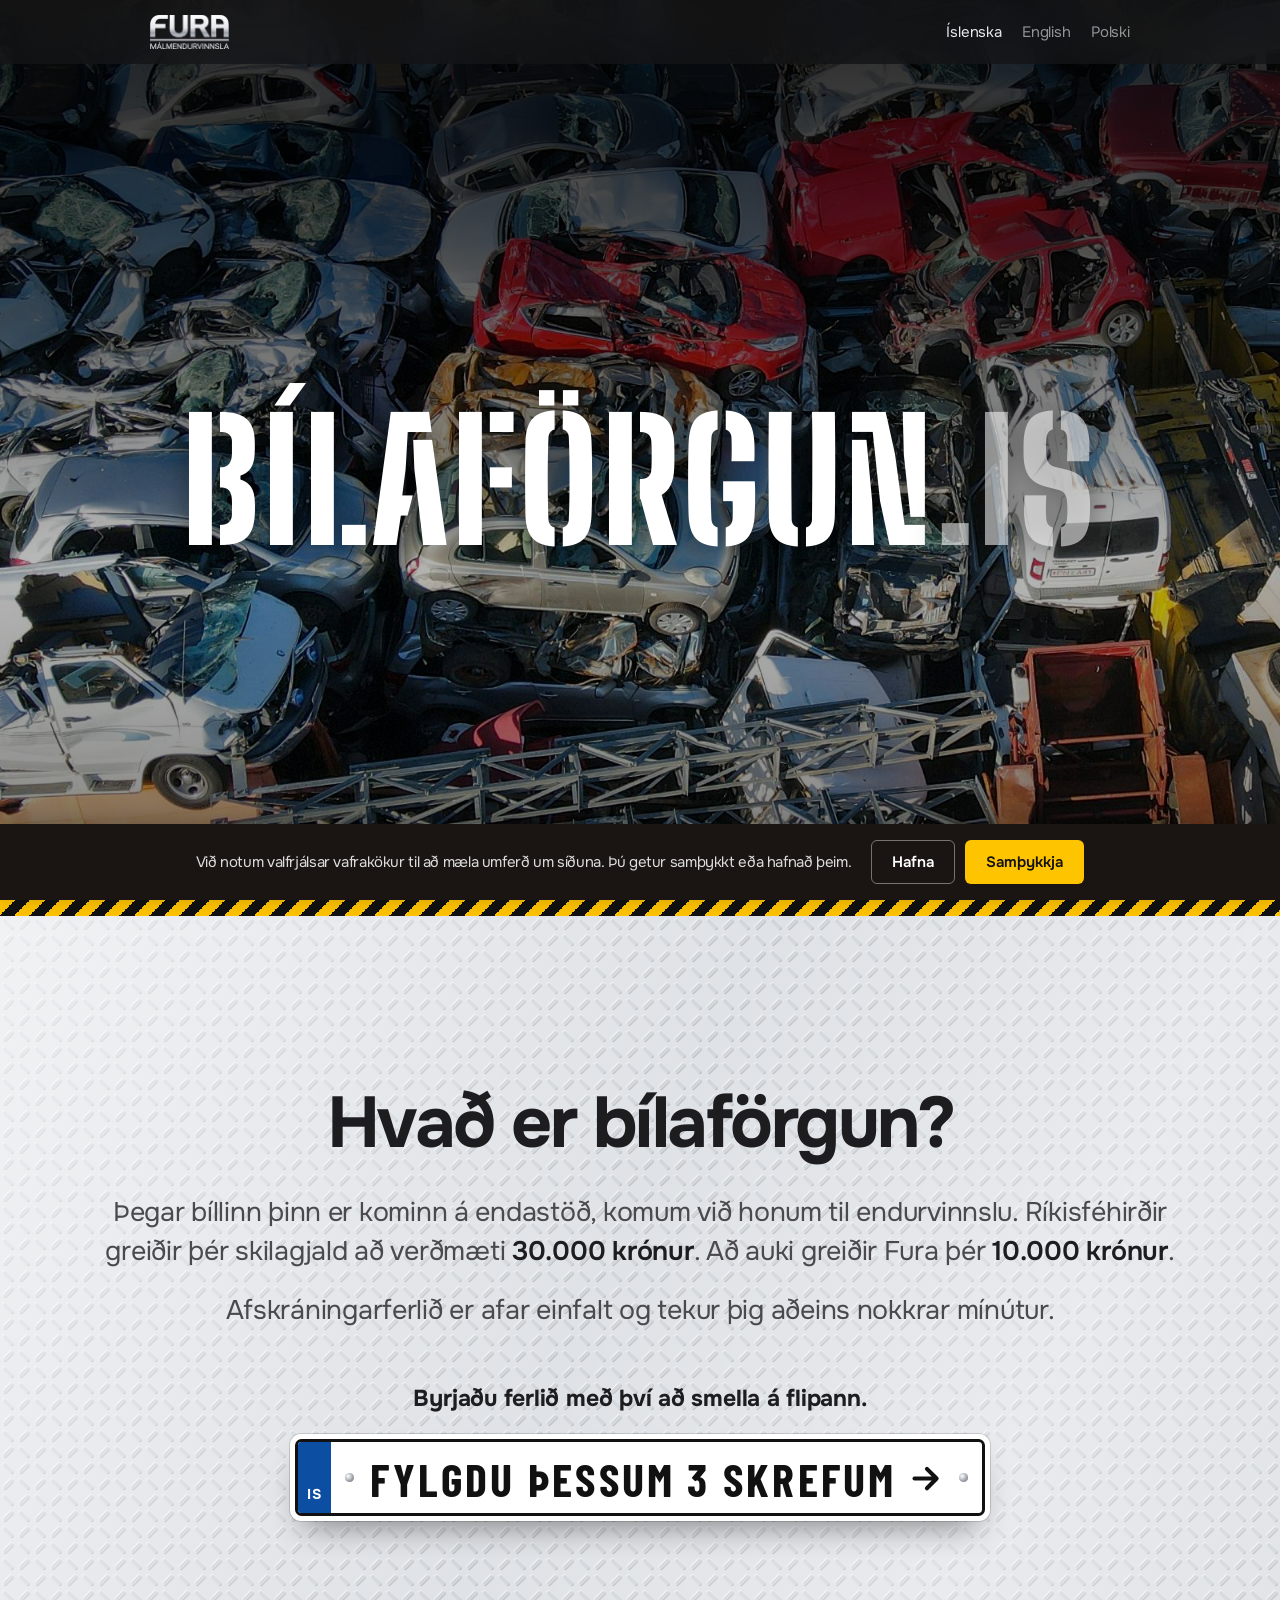
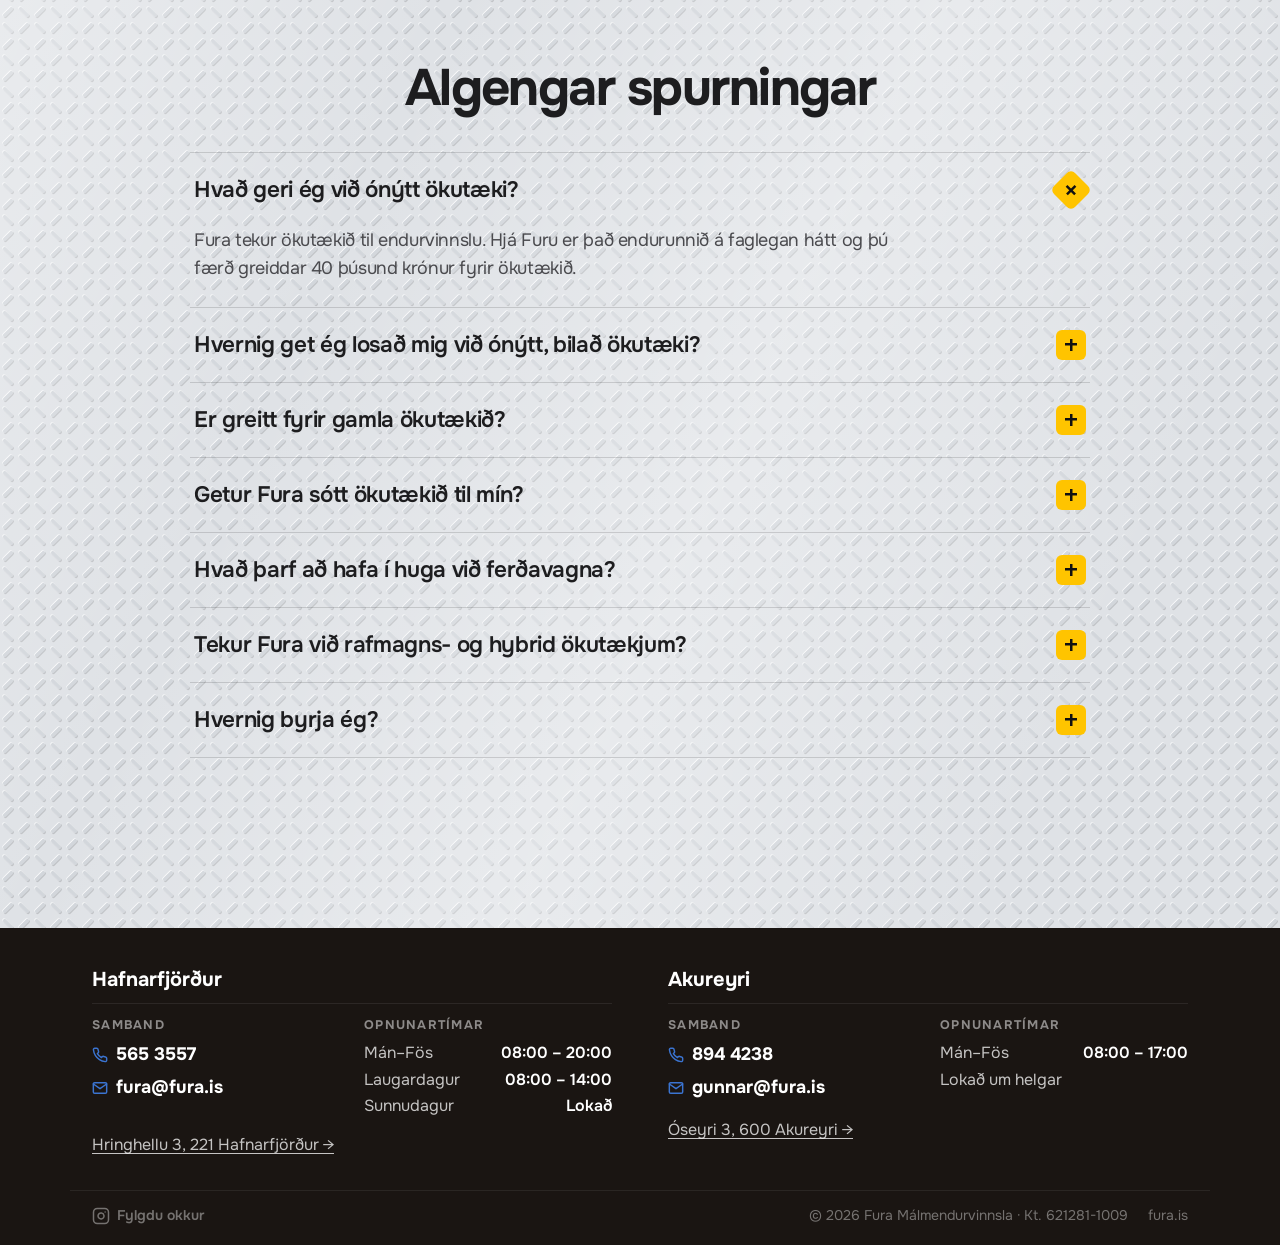
==== commit 9357ea3f: "Fura logo a touch bigger: 34px (27px on phones) Co-Authored-By: Claude Opus 5.5 <noreply@anthropic.c" ====
--- a/index.html
+++ b/index.html
@@ -24,7 +24,7 @@
 <link rel="preconnect" href="https://fonts.googleapis.com">
 <link rel="preconnect" href="https://fonts.gstatic.com" crossorigin>
 <link href="https://fonts.googleapis.com/css2?family=Big+Shoulders+Stencil:opsz,wght@10..72,800&family=Barlow+Condensed:wght@700&family=Onest:wght@100..900&display=swap" rel="stylesheet">
-<link rel="stylesheet" href="styles.css?v=23">
+<link rel="stylesheet" href="styles.css?v=24">
 <script>document.documentElement.classList.add('js')</script>
 <script src="site.js?v=19" defer></script>
 <script src="effects.js?v=19" defer></script>
--- a/styles.css
+++ b/styles.css
@@ -63,7 +63,7 @@
   position: relative;
   display: block;
   flex: none;
-  height: calc(30px * var(--k));
+  height: calc(34px * var(--k));
   aspect-ratio: 640 / 275;
   background: linear-gradient(180deg, #fff 0%, #e4e6ea 38%, #9ba1aa 52%, #c9ccd2 70%, #f4f5f7 100%);
   -webkit-mask: url("assets/fura-logo-white.png") center / contain no-repeat;
@@ -512,7 +512,7 @@
 @media (max-width: 734px) {
   :root { --nav-h: 56px; }
   .nav__lang { gap: 14px; }
-  .nav__fura { height: 24px; }
+  .nav__fura { height: 27px; }
   .nav__lang .full { display: none; }
   .nav__lang .short { display: inline; }
   .hero__brand { font-size: 15.5vw; }
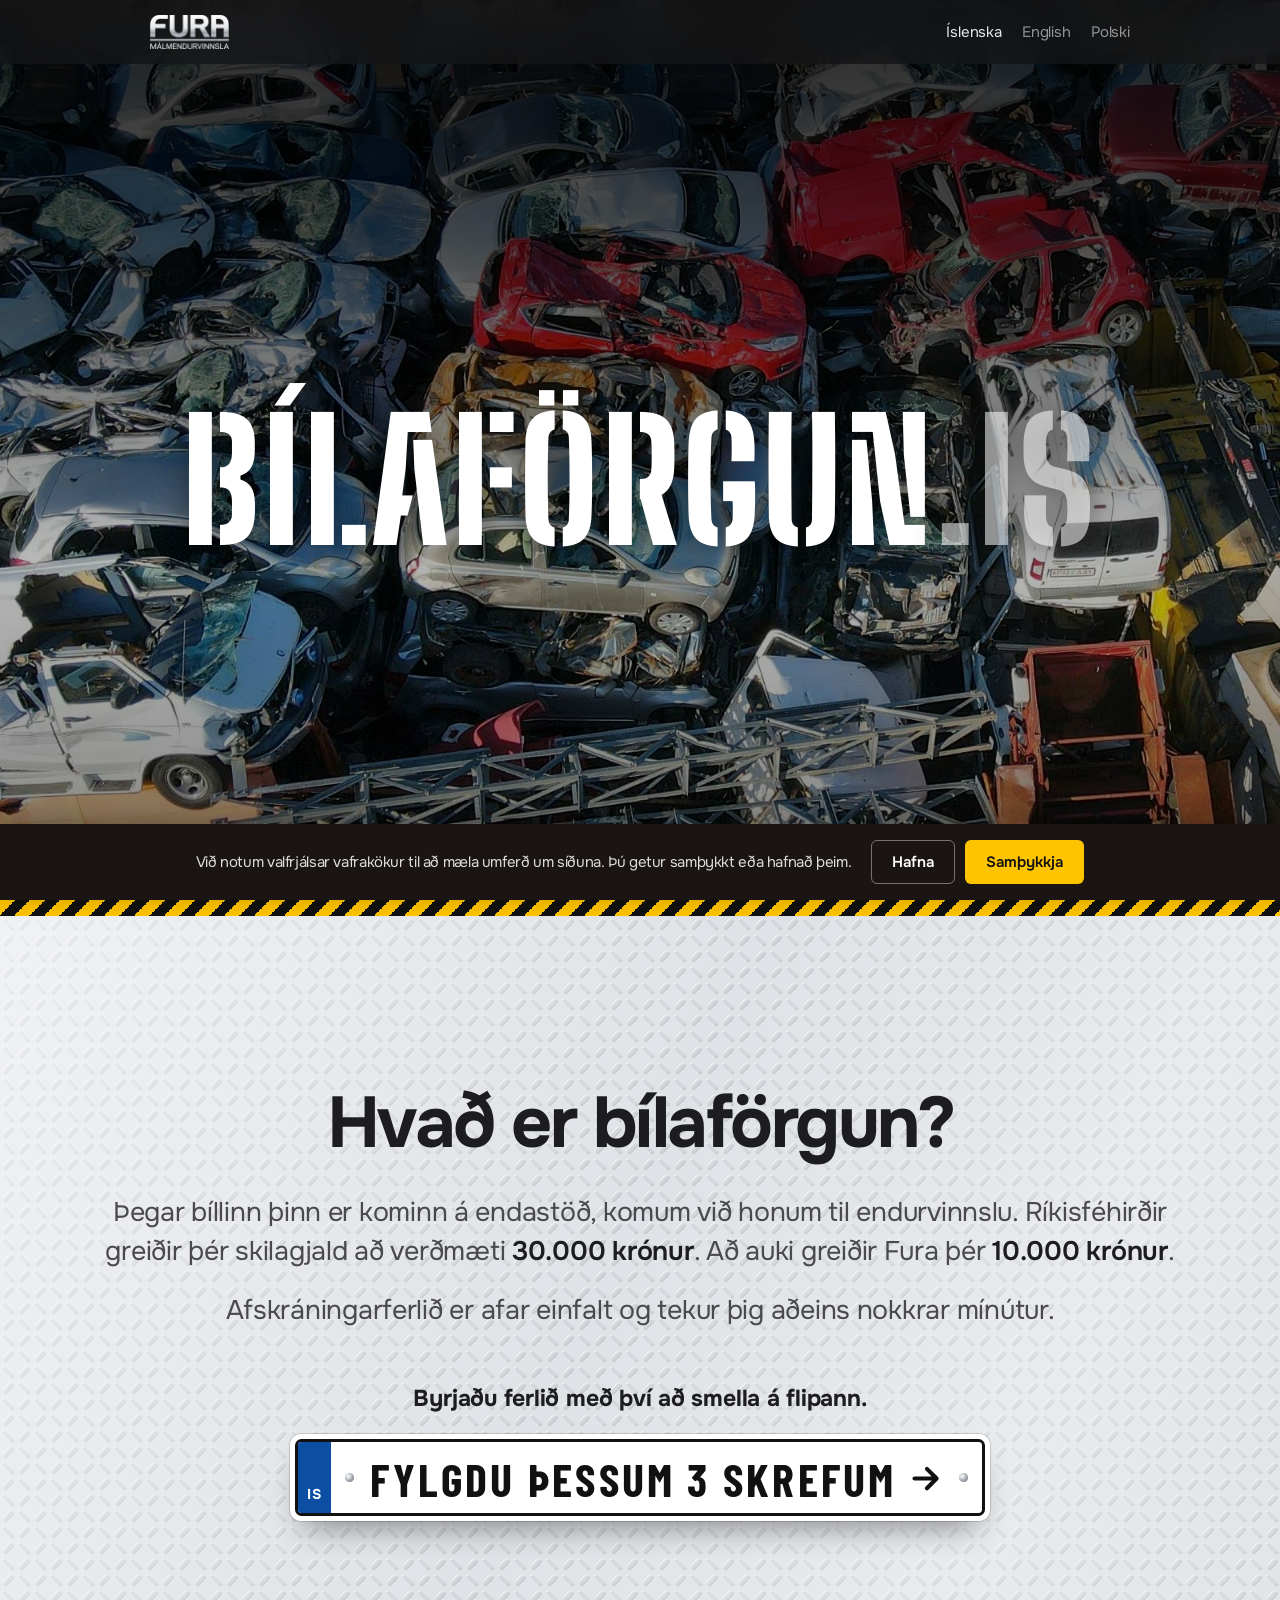
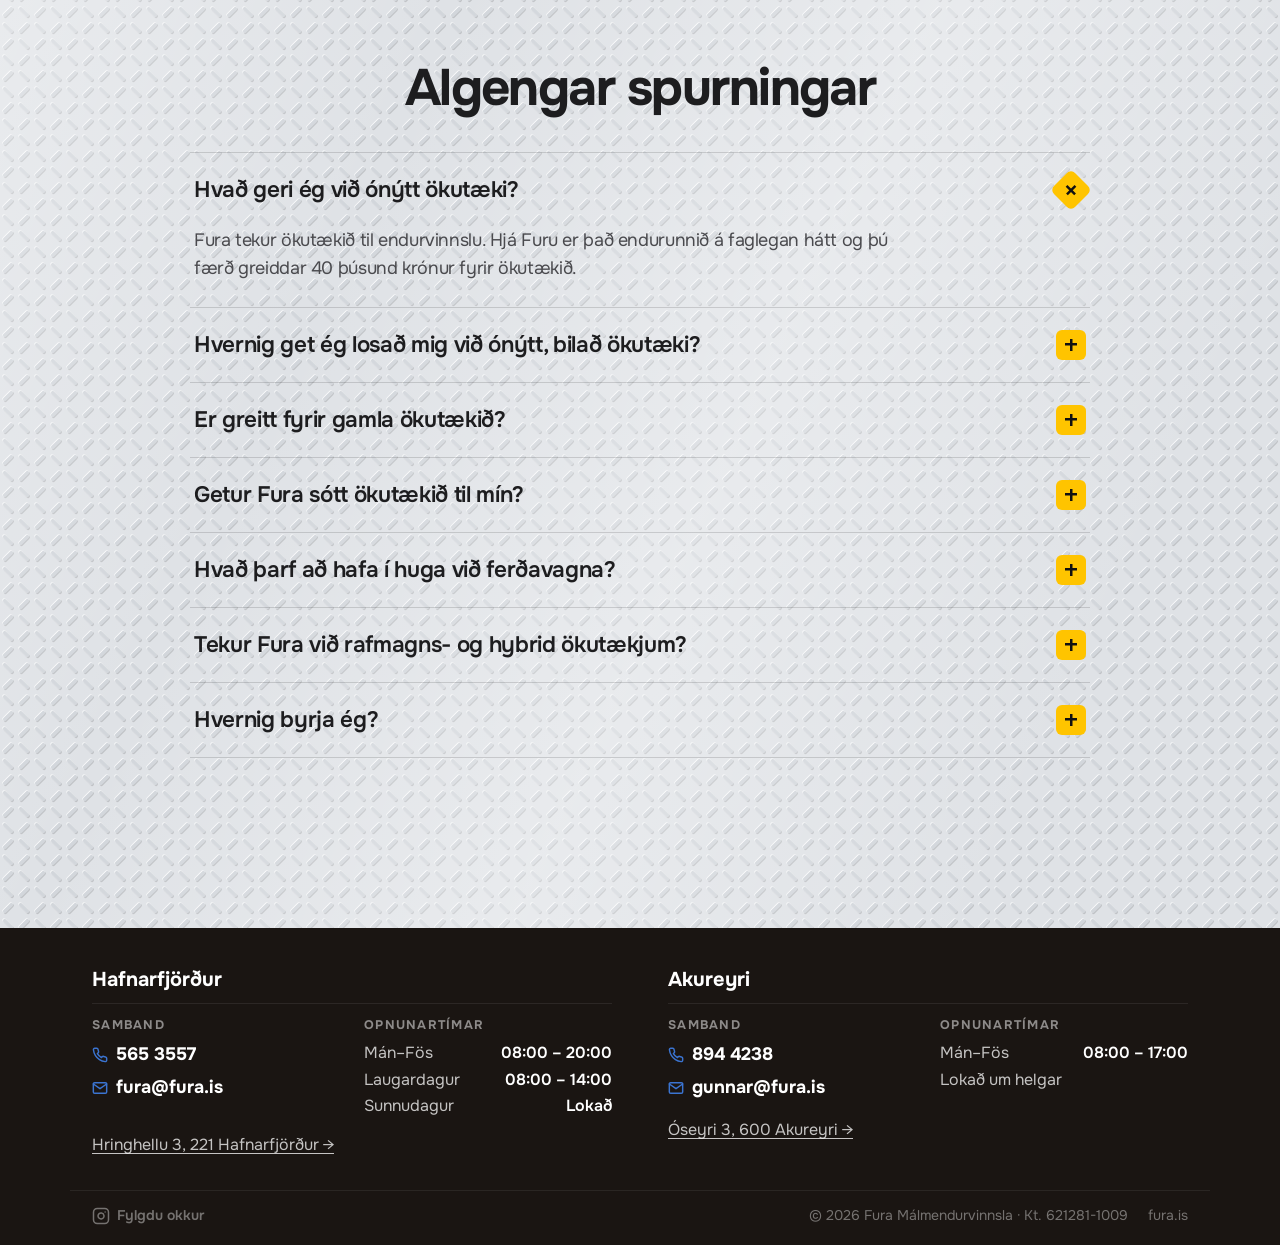
==== commit 6540ed2b: "Faster first load without changing how the page looks - Hero photo as AVIF (372 KB vs 502 KB JPG) wi" ====
--- a/index.html
+++ b/index.html
@@ -24,7 +24,9 @@
 <link rel="preconnect" href="https://fonts.googleapis.com">
 <link rel="preconnect" href="https://fonts.gstatic.com" crossorigin>
 <link href="https://fonts.googleapis.com/css2?family=Big+Shoulders+Stencil:opsz,wght@10..72,800&family=Barlow+Condensed:wght@700&family=Onest:wght@100..900&display=swap" rel="stylesheet">
-<link rel="stylesheet" href="styles.css?v=24">
+<link rel="stylesheet" href="styles.css?v=25">
+<link rel="preload" as="image" href="assets/hero-portrait.avif?v=1" type="image/avif" media="(max-width: 734px) and (max-aspect-ratio: 3/4)" fetchpriority="high">
+<link rel="preload" as="image" href="assets/hero.avif?v=1" type="image/avif" media="not all and (max-width: 734px) and (max-aspect-ratio: 3/4)" fetchpriority="high">
 <script>document.documentElement.classList.add('js')</script>
 <script src="site.js?v=19" defer></script>
 <script src="effects.js?v=19" defer></script>
--- a/styles.css
+++ b/styles.css
@@ -66,8 +66,8 @@
   height: calc(34px * var(--k));
   aspect-ratio: 640 / 275;
   background: linear-gradient(180deg, #fff 0%, #e4e6ea 38%, #9ba1aa 52%, #c9ccd2 70%, #f4f5f7 100%);
-  -webkit-mask: url("assets/fura-logo-white.png") center / contain no-repeat;
-  mask: url("assets/fura-logo-white.png") center / contain no-repeat;
+  -webkit-mask: url("assets/fura-logo-white.png?v=1") center / contain no-repeat;
+  mask: url("assets/fura-logo-white.png?v=1") center / contain no-repeat;
   -webkit-tap-highlight-color: transparent;
 }
 
@@ -107,10 +107,17 @@
 .hero__bg {
   position: absolute;
   inset: 0;
-  background:
-    url("assets/hero.jpg?v=2") center 70% / cover no-repeat,
-    radial-gradient(120% 70% at 50% 105%, #3a3a3c 0%, #121212 45%, #000 78%);
+  background: url("assets/hero.jpg?v=2") center 70% / cover no-repeat, radial-gradient(120% 70% at 50% 105%, #3a3a3c 0%, #121212 45%, #000 78%);
+  background-image: image-set(url("assets/hero.avif?v=1") type("image/avif"), url("assets/hero.jpg?v=2") type("image/jpeg")), radial-gradient(120% 70% at 50% 105%, #3a3a3c 0%, #121212 45%, #000 78%);
   animation: settle 14s var(--ease) both;
+}
+
+/* Phones held upright only show a tall slice of the photo, so they get just that slice at full sharpness. */
+@media (max-width: 734px) and (max-aspect-ratio: 3/4) {
+  .hero__bg {
+    background-image: url("assets/hero-portrait.jpg?v=1"), radial-gradient(120% 70% at 50% 105%, #3a3a3c 0%, #121212 45%, #000 78%);
+    background-image: image-set(url("assets/hero-portrait.avif?v=1") type("image/avif"), url("assets/hero-portrait.jpg?v=1") type("image/jpeg")), radial-gradient(120% 70% at 50% 105%, #3a3a3c 0%, #121212 45%, #000 78%);
+  }
 }
 
 .hero__bg::after {
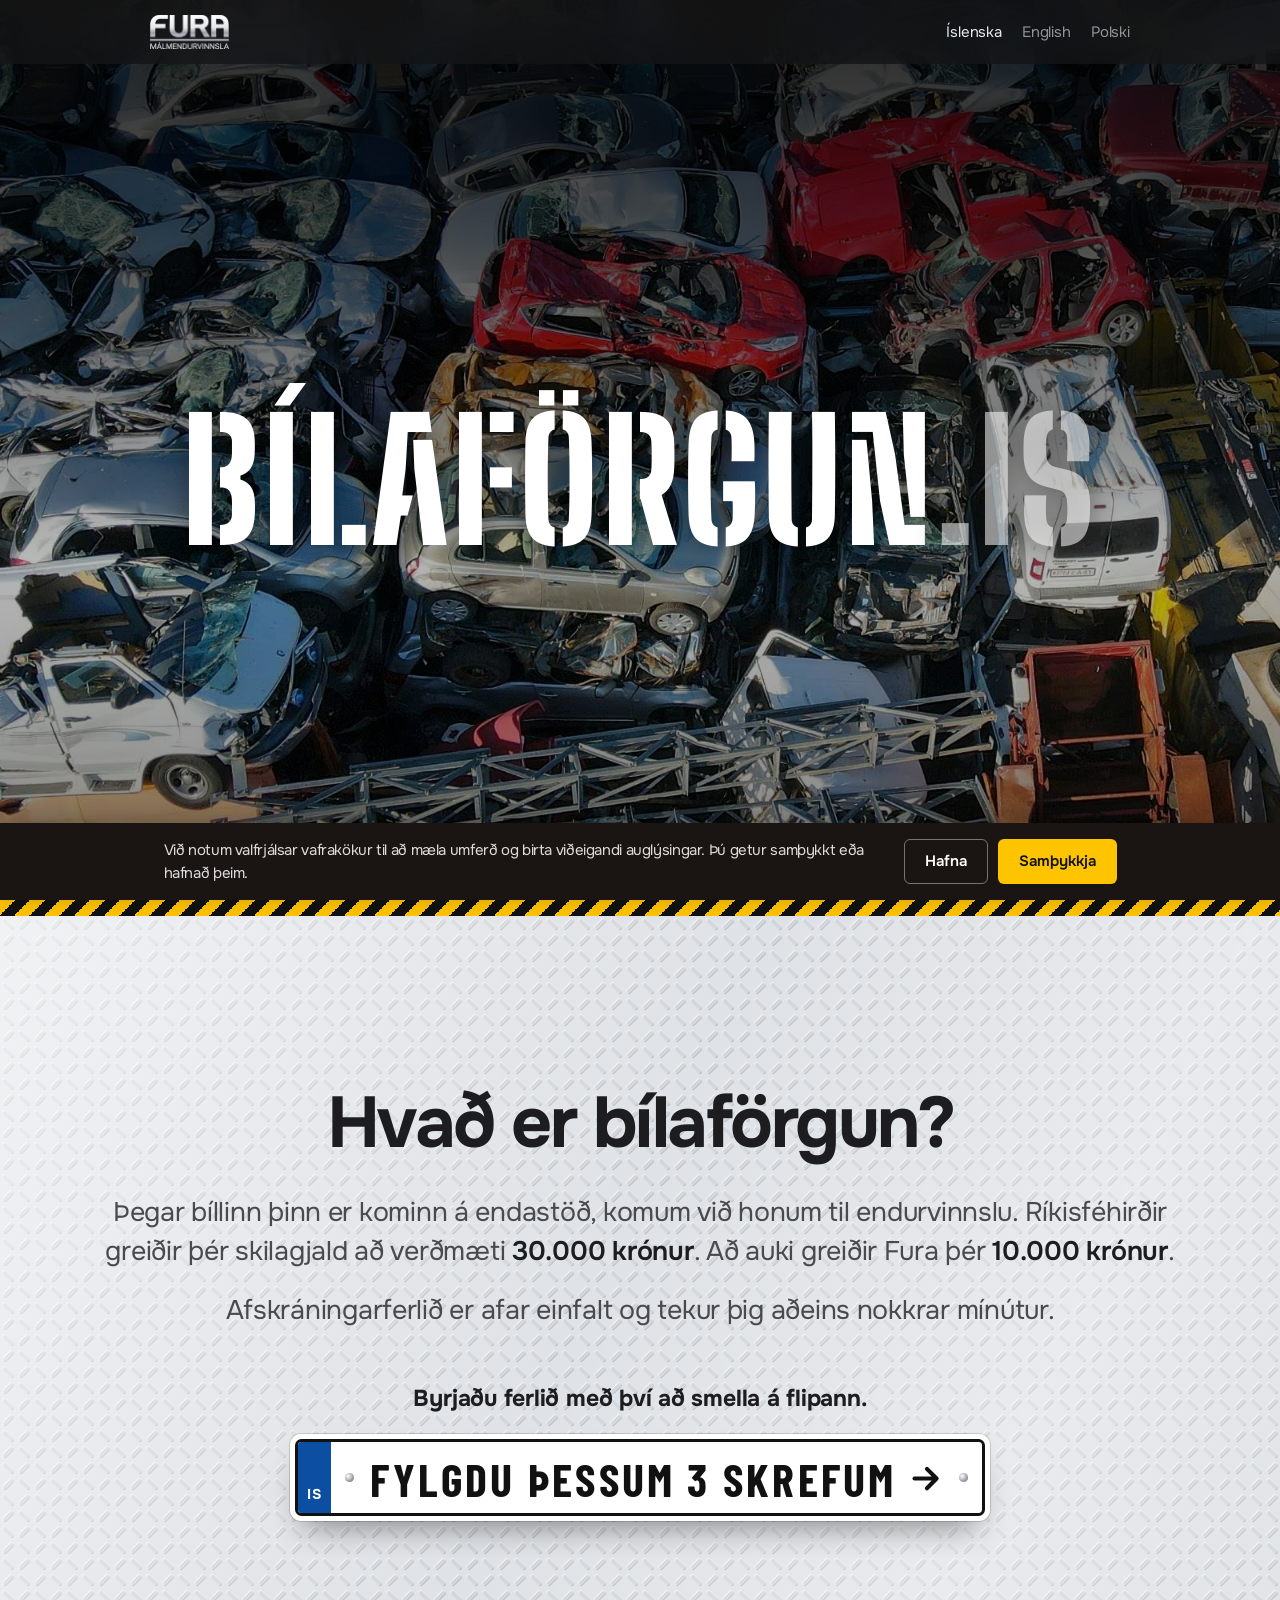
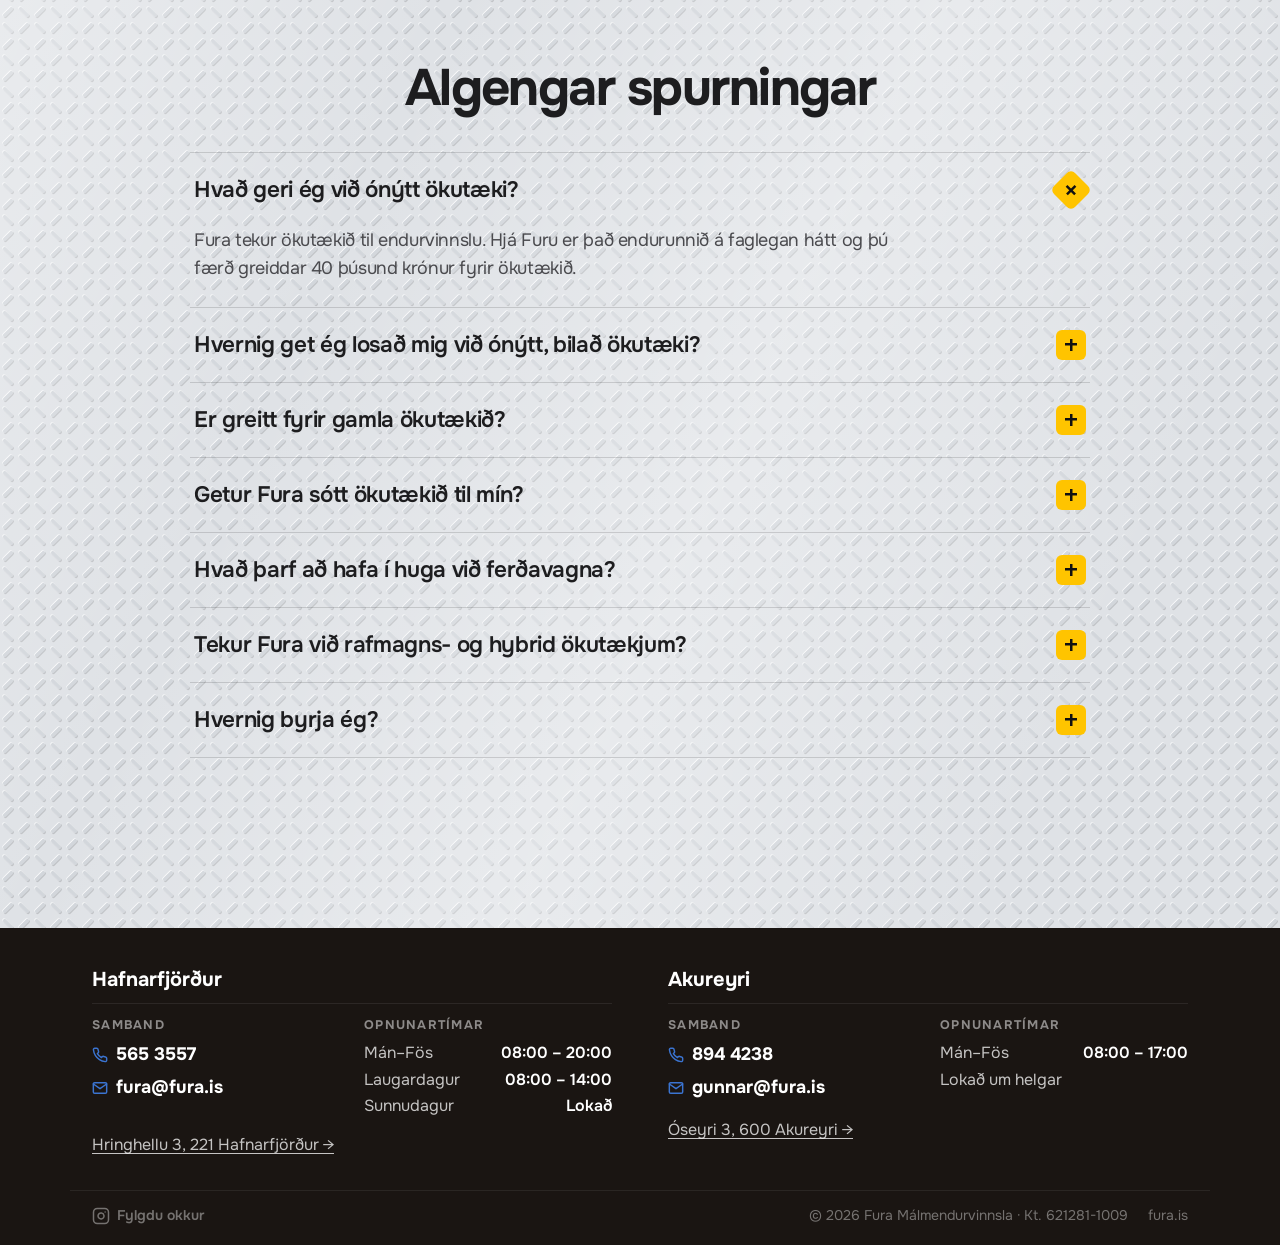
==== commit 75cc7e2f: "Add Fura's Meta Pixel behind cookie consent Same pixel as fura.is (1812480936617040), loaded only af" ====
--- a/index.html
+++ b/index.html
@@ -30,7 +30,7 @@
 <script>document.documentElement.classList.add('js')</script>
 <script src="site.js?v=19" defer></script>
 <script src="effects.js?v=19" defer></script>
-<script src="analytics.js?v=19" defer></script>
+<script src="analytics.js?v=20" defer></script>
 <script type="application/ld+json">
 {
   "@context": "https://schema.org",
